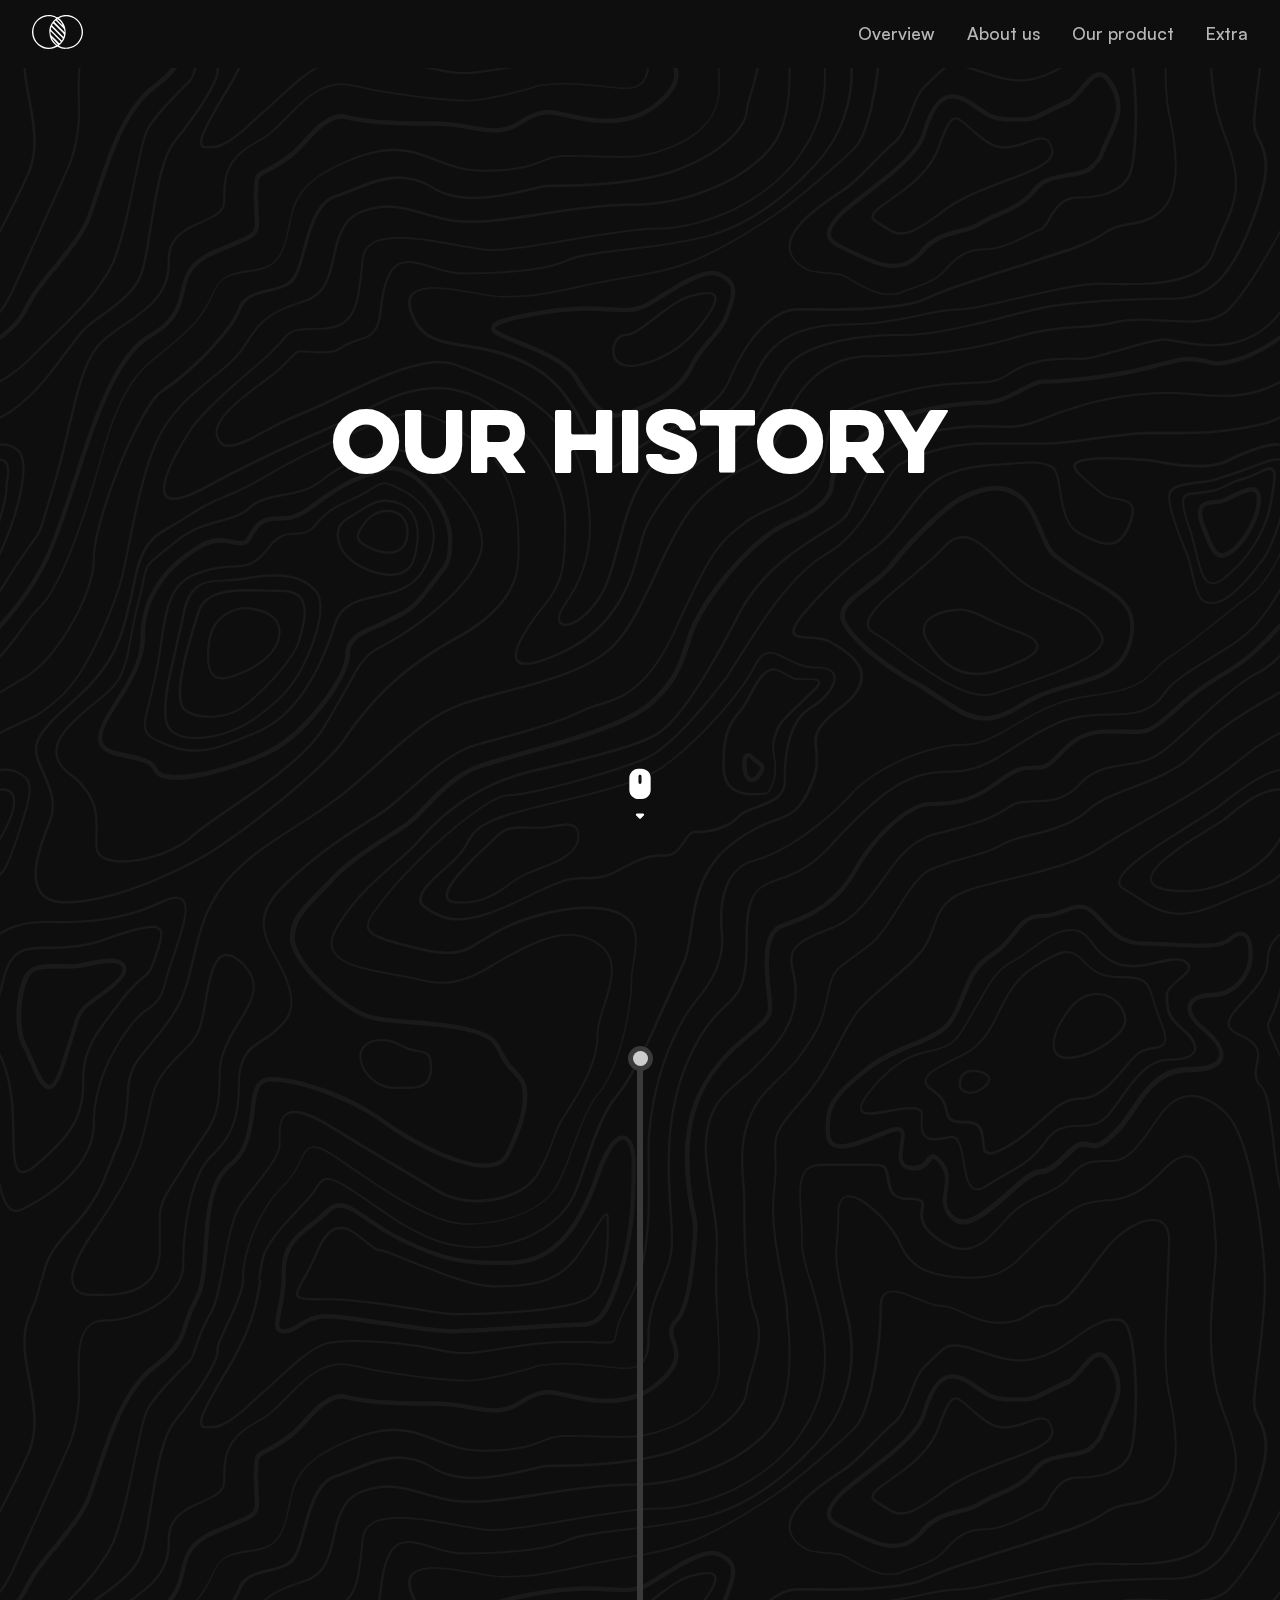
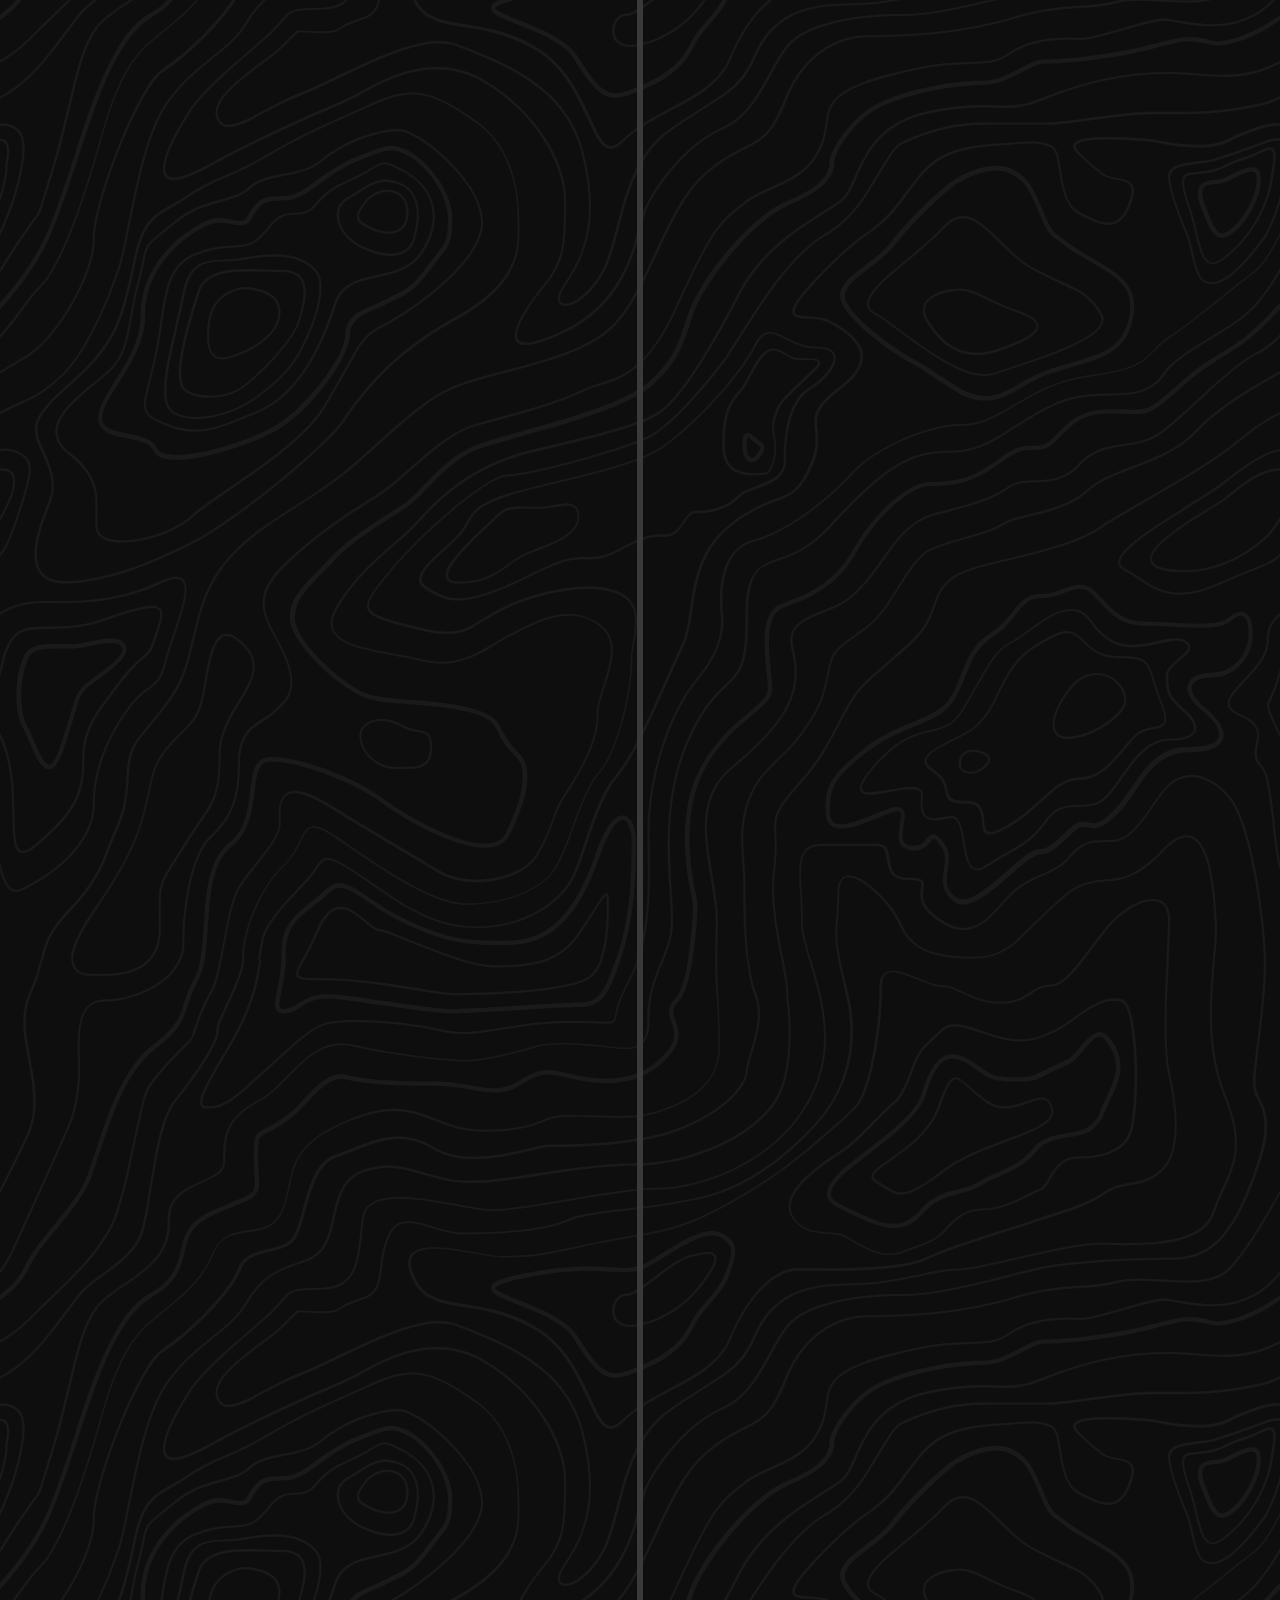
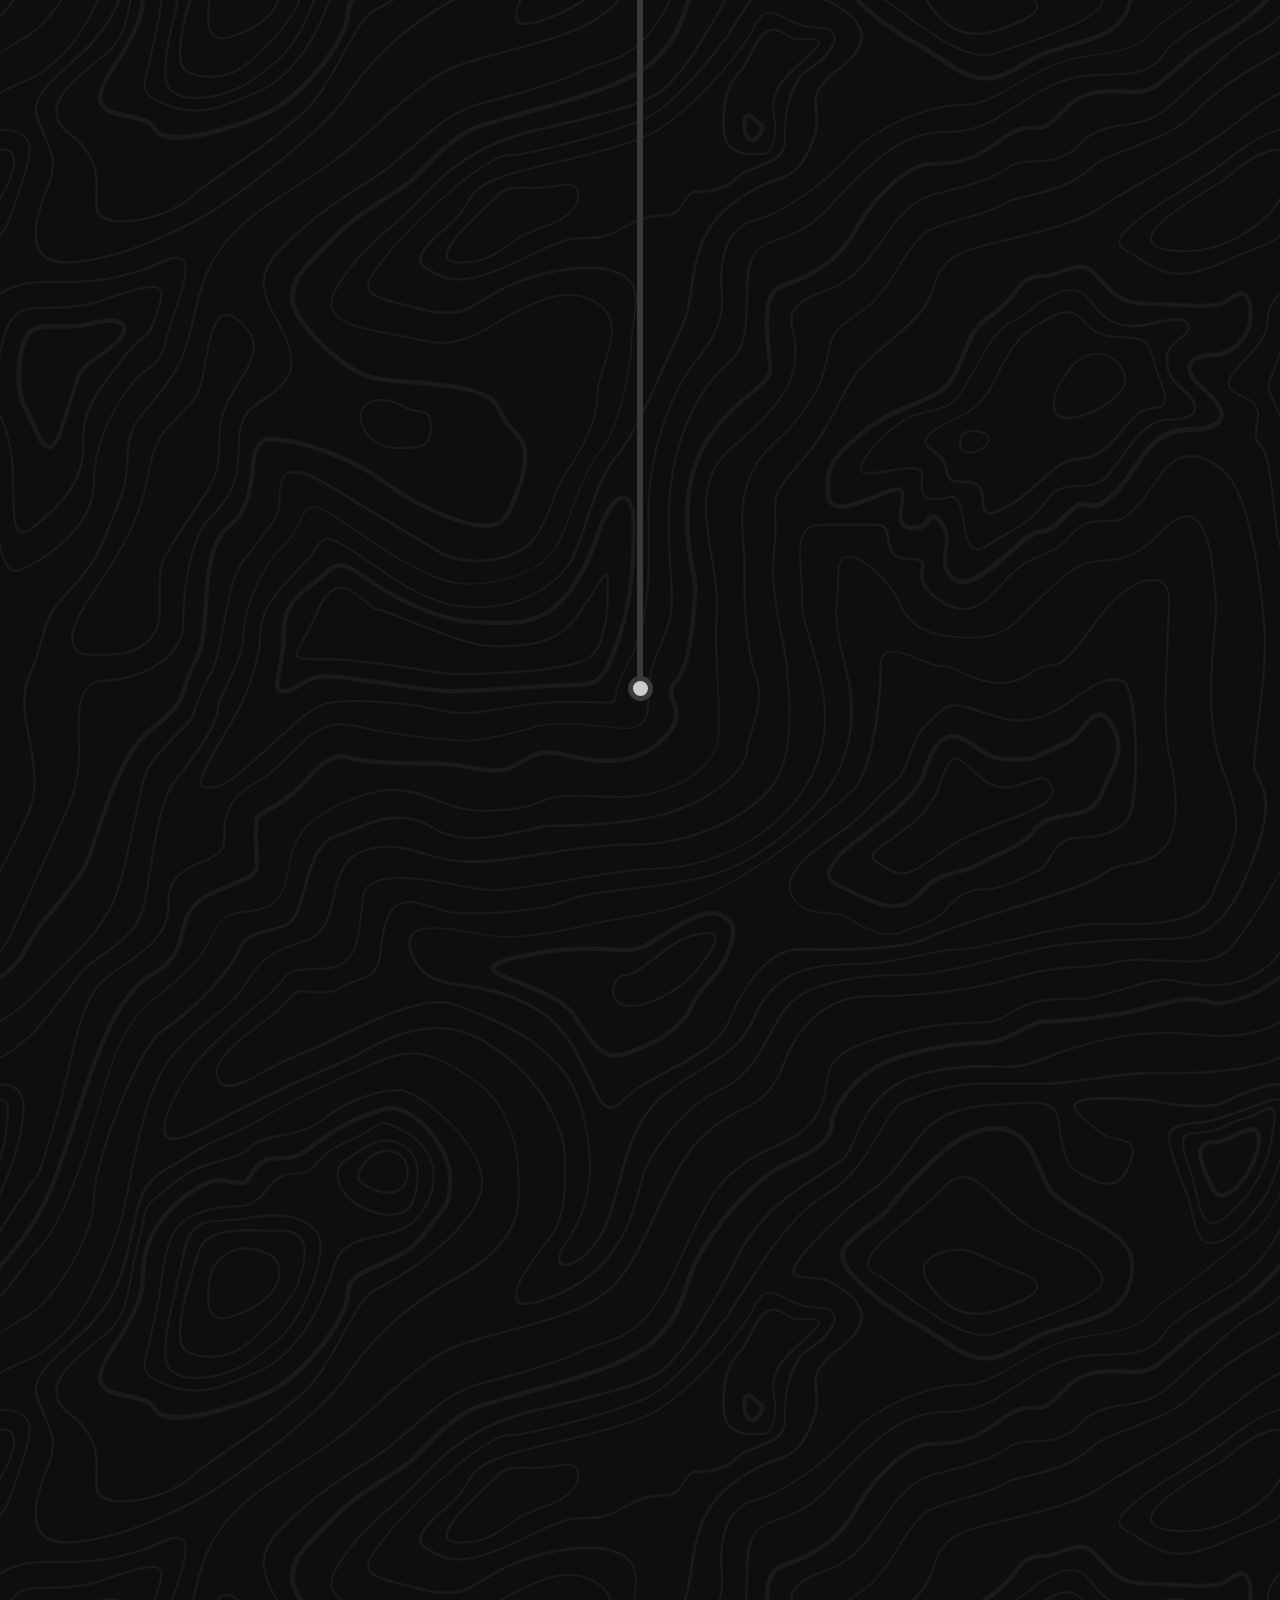
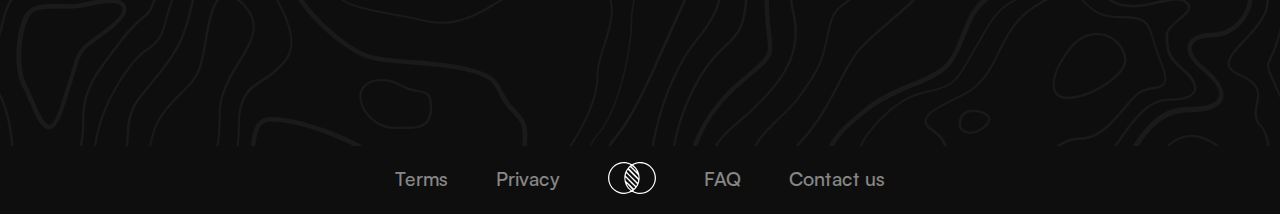
==== aboutus.html @ 231d0184 "fix hack language" ====
<!DOCTYPE html>
<html lang="en">

<head>
    <meta charset="UTF-8">
    <meta http-equiv="X-UA-Compatible" content="IE=edge">
    <meta name="viewport" content="width=device-width, initial-scale=1.0">
    <link rel="stylesheet" href="style.css">

    <link href="https://unpkg.com/aos@2.3.1/dist/aos.css" rel="stylesheet">
    
    <title>About Us - Horizon </title>
</head>

<body>

    <div class="nav-wrapper">
        <nav class="navbar">
            <a data-aos="fade-down" data-aos-duration="750" href="index.php"><img class="brandLogo" src="ICONES/NIGHT/LOGO.svg" alt="Company Logo">
            </a>
            <div class="menu-toggle" id="mobile-menu">
                <span class="bar"></span>
                <span class="bar"></span>
                <span class="bar"></span>
            </div>

            <ul class="nav no-search">
                <li data-aos="fade-down" data-aos-duration="750" data-aos-delay="100" class="nav-item"><a href="index.php#aboutUs">Overview</a></li>
                <li data-aos="fade-down" data-aos-duration="750" data-aos-delay="200" class="nav-item"><a href="aboutus.php">About us</a></li>
                <li data-aos="fade-down" data-aos-duration="750" data-aos-delay="300" class="nav-item"><a href="catalog.php">Our product</a></li>
                <li data-aos="fade-down" data-aos-duration="750" data-aos-delay="400" class="nav-item"><a href="extra.php">Extra</a></li>
            </ul>
        </nav>
    </div>

    <section data-aos="fade-in" data-aos-duration="3000" class="about-header">
        <div></div>
        <div>
            <h1>our history</h1>
        </div>
        <img src="ICONES/NIGHT/SCROLL.svg" alt="SCROLL" class="scroll">
    </section>

    <section class="about-content">
        <div class="about-display">

            <div class="vl"></div>

            <div class="about-line">
                <div class="line-container">
                    <div class="container-item item-one" data-aos="fade-right" data-aos-duration="2000" data-aos-anchor-placement="top-center" data-aos-once="true">
                        <p>Horizon was founded in 2023 with a vision to create a new kind of gaming experience. Our founders, who were avid gamers themselves, saw an opportunity to provide a unique and immersive gaming experience for customers.</p>
                    </div>
                    <div class="about-dots container-item">
                        <div></div>
                    </div>
                    <div class="container-item item-three"></div>
                </div>

            </div>

            <div class="about-line">
                <div class="line-container">
                    <div class="container-item item-one"></div>
                    <div class="about-dots container-item" data-aos="fade-in" data-aos-duration="2000" data-aos-anchor-placement="top-center" data-aos-once="true">
                        <div></div>
                    </div>
                    <div class="container-item item-three" data-aos="fade-left" data-aos-duration="2000" data-aos-anchor-placement="top-center" data-aos-once="true">
                        <p>At the beginning, we started with just one gaming suite, but word quickly spread about our innovative concept, and we soon expanded to multiple locations.</p>
                    </div>
                </div>
            </div>

            <div class="about-line">
                <div class="line-container">
                    <div class="container-item item-one" data-aos="fade-right" data-aos-duration="2000" data-aos-anchor-placement="top-center" data-aos-once="true">
                        <p>Our focus has always been on providing exceptional service and creating a welcoming and inclusive environment for all customers. We believe that gaming is for everyone, regardless of their background or skill level.</p>
                    </div>
                    <div class="about-dots container-item" data-aos="fade-in" data-aos-duration="2000" data-aos-anchor-placement="top-center" data-aos-once="true">
                        <div></div>
                    </div>
                    <div class="container-item item-three"></div>
                </div>
            </div>

            <div class="about-line">
                <div class="line-container">
                    <div class="container-item item-one"></div>
                    <div class="about-dots container-item" data-aos="fade-in" data-aos-duration="2000" data-aos-anchor-placement="top-center" data-aos-once="true">
                        <div></div>
                    </div>
                    <div class="container-item item-three" data-aos="fade-left" data-aos-duration="2000" data-aos-anchor-placement="top-center" data-aos-once="true">
                        <p>Over the years, we have continued to innovate and evolve, introducing new technologies and games to keep our customers engaged and entertained. We have also expanded our services to include virtual reality experiences and esports tournaments.</p>
                    </div>
                </div>
            </div>

            <div class="about-line">
                <div class="line-container">
                    <div class="container-item item-one" data-aos="fade-right" data-aos-duration="2000" data-aos-anchor-placement="top-center" data-aos-once="true">
                        <p>Despite our growth, we have never lost sight of our core values. We are committed to transparency, respect, and inclusivity, and we strive to embody these values in everything we do.</p>
                    </div>
                    <div class="about-dots container-item" data-aos="fade-in" data-aos-duration="2000" data-aos-anchor-placement="top-center" data-aos-once="true">
                        <div></div>
                    </div>
                    <div class="container-item item-three"></div>
                </div>
            </div>

            <div class="about-line">
                <div class="line-container">
                    <div class="container-item item-one"></div>
                    <div class="about-dots container-item" data-aos="fade-in" data-aos-duration="2000" data-aos-anchor-placement="top-center" data-aos-once="true">
                        <div></div>
                    </div>
                    <div class="container-item item-three" data-aos="fade-left" data-aos-duration="2000" data-aos-anchor-placement="top-center" data-aos-once="true">
                        <p>Looking to the future, we are excited to continue pushing the boundaries of gaming and entertainment. We plan to expand our reach to new locations, introduce new games and technologies, and explore new partnerships and collaborations.</p>
                    </div>
                </div>
            </div>

            <div class="about-line">
                <div class="line-container">
                    <div class="container-item item-one" data-aos="fade-right" data-aos-duration="2000" data-aos-anchor-placement="top-center" data-aos-once="true">
                        <p>At Horizon, we are more than just a gaming company, we are a community. We are grateful for the support of our customers and look forward to continuing to provide exceptional service and experiences for many years to come.</p>
                    </div>
                    <div class="about-dots container-item">
                        <div></div>
                    </div>
                    <div class="container-item item-three"></div>
                </div>
            </div>

        </div>

    </section>

    <section class="about-footer" data-aos="fade-in" data-aos-duration="2000" data-aos-anchor-placement="top-center">
        <div class="footer-container" data-aos-once="true">
            <img class="footer-img" src="IMG/dan1.JPG" alt="">
            <p>This reservation website was made entirely by Dan
                Phan Nguyen in the case of a scholar project. All
                the design was made with Figma. Most of the
                illustration was optimised in Adobe Photoshop &
                Illustrator. This website was coded with VSCODE in
                HTML5, CSS, Javascript, MYSQL and PHP. And use severals librairies like Jquery, Anime Js,
                Leaflet or Owl Carrousel.</p>
        </div>
    </section>

    <footer>

        <p>
            <a href="terms.php">Terms</a>
        </p>
        <p>
            <a href="privacy.php">Privacy</a>
        </p>

        <div class="bottomBrandLogo">
            <a href="index.php"><img src="ICONES/NIGHT/LOGO.svg" alt="Go Top"></a>
        </div>

        <p>
            <a href="FAQ.php">FAQ</a>
        </p>
        <p>
            <a href="contact.php">Contact us</a>
        </p>

    </footer>

    <script src="https://unpkg.com/aos@2.3.1/dist/aos.js"></script>
    <script>
        AOS.init();
    </script>

</body>

</html>
---- style.css ----
*,
*::after,
*::before {
    box-sizing: border-box;

}

html {
    scroll-behavior: smooth;
}

body {
    margin: 0;
    padding: 0;
    background-color: var(--color-background);
    background-image: url(ICONES/NIGHT/topography.svg);
    /* mix-blend-mode: difference; */
}

h1,
h2,
h3,
h4,
h5,
h6,
p {
    margin: 0;
    color: var(--color-text);
}

h1 {
    font-size: 5rem;
}

h2 {

    font-size: 2.5rem;
}

h3 {
    font-size: 1.5rem;
}

h4 {
    font-size: 1rem;
}

p {
    font-size: 1.2rem;
    font-family: "Satoshi";
}

a,
a:hover,
a:active,
a:visited,
a:focus {
    text-decoration: none;
    color: inherit;
}

/* ================================================= FONT ================================================= */

@font-face {
    font-family: "Eveleth";
    src: url("FONT/Eveleth\ Clean\ Regular.woff2") format("woff2"),
        url("FONT/Eveleth\ Clean\ Regular.woff") format("woff");

    font-weight: 900;
    font-style: normal;
}

@font-face {
    font-family: "Satoshi";
    src: url("FONT/Satoshi-Medium.woff2") format("woff2"),
        url("FONT/Satoshi-Medium.woff") format("woff");
    font-weight: 500;
    font-style: normal;
}

h1,
h2,
h3,
h4,
h5,
h6 {
    font-family: "Eveleth";
    color: var(--color-text);
}

p {
    font-family: "Satoshi";
    color: var(--color-text);
}

/* ===================================================== COLOR ============================================= */

:root {
    --color-background: #0E0E0E;
    --color-secondbackground: #3A3A3A;
    --color-text: #FFF;
    --color-secondtext: #CBF7B0;
    --color-button: #5B7561;
    --color-deny: #a90202;
    --line: #BBC1E1;
    --line-active: #CBF7B0;
}

/* ================================================ HIDE or DISPLAY ================================================== */

.show {
    visibility: visible;
    opacity: 1;
}

.hide {
    visibility: hidden;
    opacity: 0;
}

.overflow {
    overflow: hidden;
}

.dnone {
    display: none !important;
}

.dblock {
    display: inline-block !important;
}

/* ================================================ ANIMATION ================================================== */

/* SCROLL SVG */

@keyframes floater {
    0% {
        transform: translateY(-10%);
        transition: ease 0.5s;
    }

    50% {
        transform: translateY(10%);
        transition: ease 0.5s;
    }
}

/* BUTTON */

.full-rounded {
    position: relative;
    border-radius: 2em;
    cursor: pointer;
    background-color: var(--color-button);
    border: none;
}

.button .border {
    border-radius: 3em;
    visibility: hidden;
    z-index: 0;
    position: absolute;
    border: 0.25em solid var(--color-button);
    transition: all 0.3s 0.08s linear;
    top: 50%;
    left: 50%;
    width: 90%;
    height: 80%;
    transform: translate(-50%, -50%);
    background: none;
}

.button:hover .border {
    visibility: visible;
    display: block;
    width: 110%;
    height: 125%;
}

.radio {
    visibility: hidden;
    margin: 0;
    width: 0;
}

.selectButton {
    position: relative;
    display: flex;
    align-items: center;
    justify-content: center;
    margin-bottom: 1rem;
}

.selectButton input[type=radio]+label {
    display: inline-block;
    padding: 0.5rem 1.25rem 0.5rem 1.25rem;
    background: var(--color-button);
    transition: all 0.1s linear;
    box-shadow: 0 0.4em 1em rgba(0, 0, 0, 0.1);
    border-radius: 2em;
    width: fit-content;
    color: var(--color-text);
}

.selectButton label {
    position: relative;
    z-index: 1;
    font-family: "Eveleth";
    font-size: 0.83em;
}

.selectButton .border {
    border-radius: 3em;
    background: none;
    visibility: hidden;
    z-index: 0;
    position: absolute;
    border: 0.15em solid var(--color-button);
    transition: all 0.3s 0.08s linear;
    top: 50%;
    left: 50%;
    width: 90%;
    height: 80%;
    transform: translate(-50%, -50%);
}

.selectButton:hover .border {
    visibility: visible;
    display: block;
    width: 110%;
    height: 125%;
}

.selectButton input[type=radio]:checked+label {
    opacity: 0.7;
}

.guestButton label {
    font-size: 1rem;
}

/* LINK */

.seeMore a {
    display: inline-block;
    position: relative;
    text-decoration: none;
    color: inherit;
    margin: 0 var(--spacing, 0px);
    transition: margin 0.25s;
}

.seeMore a svg {
    width: 130px;
    position: absolute;
    left: 50%;
    bottom: -0.5rem;
    transform: translate(-50%, 7px) translateZ(0);
    fill: none;
    stroke: var(--stroke, var(--line));
    stroke-linecap: round;
    stroke-width: 2px;
    stroke-dasharray: var(--offset, 69px) 278px;
    stroke-dashoffset: 361px;
    transition: stroke 0.25s ease var(--stroke-delay, 0s), stroke-dasharray 0.35s;
}

.seeMore a:hover {
    --spacing: 4px;
    --stroke: var(--line-active);
    --stroke-delay: .1s;
    --offset: 180px;
}

/* ==================================================== NAVBAR ============================================== */

.nav-wrapper {
    z-index: 3;
    width: 100%;
    position: fixed;
    top: 0;
    background-color: var(--color-background);
}

/* NAVIGATION */

.navbar {
    z-index: 9999999999999;
    display: grid;
    grid-template-columns: 1fr 3fr;
    align-items: center;
    height: 7.5vh;
    overflow: hidden;
}

.navbar a:first-child {
    width: 20%;
}

.navbar img {
    height: 80%;
    width: 80%;
    justify-self: start;
    margin-left: 2rem;
    mix-blend-mode: difference;
}

.navbar ul {
    list-style: none;
    display: flex;
    align-items: center;
    justify-content: center;
    gap: 2rem;
    justify-self: end;

}

.navbar ul:last-child {
    margin-right: 2rem;
}

.nav-item {
    text-align: center;
}

.nav-item a {
    color: var(--color-text);
    text-decoration: none;
    opacity: 0.7;
    transition: all ease 1s;
    font-family: 'Satoshi';
    font-size: 1.1rem;
}

nav li a:hover {
    opacity: 1;
}

nav li>a:after {
    content: '';
    display: block;
    height: 1.5px;
    background: var(--color-text);
    transform: scaleX(0);
    transition: transform .3s;
}

nav li>a:hover:after {
    transform: scaleX(1);
    transition: transform .3s;
}

.no-search {
    transform: translate(0);
    transition: transform 0.7s ease-in-out;
}


/* MOBILE MENU & ANIMATION */

.menu-toggle .bar {
    width: 25px;
    height: 3px;
    background-color: var(--color-text);
    margin: 5px auto;
    -webkit-transition: all 0.3s ease-in-out;
    -o-transition: all 0.3s ease-in-out;
    transition: all 0.3s ease-in-out;
}

.menu-toggle {
    justify-self: end;
    margin-right: 25px;
    display: none;
}

.menu-toggle:hover {
    cursor: pointer;
}

#mobile-menu.is-active .bar:nth-child(2) {
    opacity: 0;
}

#mobile-menu.is-active .bar:nth-child(1) {
    -webkit-transform: translateY(8px) rotate(45deg);
    -ms-transform: translateY(8px) rotate(45deg);
    -o-transform: translateY(8px) rotate(45deg);
    transform: translateY(8px) rotate(45deg);
}

#mobile-menu.is-active .bar:nth-child(3) {
    -webkit-transform: translateY(-8px) rotate(-45deg);
    -ms-transform: translateY(-8px) rotate(-45deg);
    -o-transform: translateY(-8px) rotate(-45deg);
    transform: translateY(-8px) rotate(-45deg);
}

/* ================================================================================================================ */
/* ==================================================== HOME PAGE ============================================== */
/* ================================================================================================================ */

/* ==================================================== HEADER ============================================== */

header {
    height: 100vh;
    width: 100%;
}

.titleHome {
    display: flex;
    align-items: center;
    justify-content: center;
    flex-direction: column;
    height: 100%;
    text-align: center;
}

.titleHome h1 {
    color: white;
}

.titleHome img {
    height: 4rem;
}

.scroll {
    width: 100%;
    height: 4rem;
    position: absolute;
    bottom: 4rem;
    margin: 0 auto;
    transform: translateY(-10%);
    animation: floater 2s infinite;
    transition: all ease 2s;
}

.backgroundHome {
    height: 100%;
    width: 100%;
    object-fit: cover;
    position: absolute;
    z-index: -1;
    filter: blur(0.3rem) brightness(0.75);
}

/* ==================================================== About Us ============================================== */

.aboutUs {
    width: 100%;
    text-align: center;
    margin-top: 6rem;
}

.aboutUs p {
    width: 70%;
    text-align: center;
    margin: 0 auto 0 auto;
    line-height: 2rem;
}

/* ==================================================== COMMENT ============================================== */

.comment {
    margin-top: 6rem;
    display: flex;
    justify-content: center;
}

.slider {
    margin: auto;
    overflow: hidden;
    position: relative;

}

.slider::before,
.slider::after {
    background: linear-gradient(to right, var(--color-secondbackground) 0%, rgba(255, 255, 255, 0) 100%);
    content: "";
    height: 100%;
    position: absolute;
    width: 100px;
    z-index: 2;
}

.slider::after {
    right: 0;
    top: 0;
    -webkit-transform: rotateZ(180deg);
    transform: rotateZ(180deg);
}

.slider::before {
    left: 0;
    top: 0;
}

.slider .slide-track {
    animation: scroll 50s linear infinite;
    display: flex;
    width: calc(250px * 18);
    gap: 2rem;
}

.slider .slide-track:hover {
    animation-play-state: paused;
}

.slider .slide {
    padding: 1.5rem;
    background-color: var(--color-secondbackground);
    display: flex;
    align-items: start;
    flex-direction: column;
    gap: 1rem;
    border-radius: 0.5rem;
    color: white;
    box-shadow: rgba(0, 0, 0, 0.2) 0px 0.1rem 0.2rem, rgba(0, 0, 0, 0.3) 0px 0.1rem 0.5rem, rgba(0, 0, 0, 0.4) 0px 0.2rem 1.5rem;
}

.lineOne {
    display: flex;
    align-items: center;
    justify-content: center;
    gap: 1rem;
}

.lineOne img {
    height: 3rem;
    border-radius: 50%;
}

.lineOne div {
    display: flex;
    flex-direction: column;
}

.lineOne div h5 {
    opacity: 0.85;
    font-family: 'satoshi';
}

.lineTwo {
    width: 25rem;
}

.lineTwo p {
    font-size: 0.9rem;
}

@keyframes scroll {
    0% {
        transform: translateX(0);
    }

    100% {
        transform: translateX(calc(-250px * 9));
    }
}

/* ==================================================== Our service ============================================== */

.service {
    margin-top: 6rem;
    display: flex;
    align-items: center;
    justify-content: center;
    flex-direction: column;
    width: 100%;
}

.line {
    display: flex;
    align-items: center;
    justify-content: center;
}

.serviceContent {
    height: 20rem;
    background-color: var(--color-secondbackground);
    border-radius: 2rem;
    display: flex;
    align-items: center;
    justify-content: start;
    flex-direction: column;
    margin: 2rem;
    padding: 1.5rem;
    width: 18%;
}

.serviceContent h3 {
    margin-top: 1.5rem;
}

.serviceContent p {
    font-size: 1rem;
    margin-top: 0.75rem;
    text-align: center;
    width: 100%;
}

/* ==================================================== Our Product ============================================== */

.productPresentation {
    gap: 6rem;
    margin: 0 auto;
    display: flex;
    align-items: center;
    justify-content: center;
    width: 90%;
    height: 85vh;
}

.productText {
    width: 40%;
}

.productText p {
    text-align: left;
}


.productTextTitle {
    display: flex;
    flex-direction: row;
    gap: 1rem;
    align-items: baseline;
}

.productTextLink {
    margin-top: 1rem;
}

.product {
    height: 60%;
    width: 50%;
}

.product img {
    height: 100%;
    width: 100%;
    border-radius: 2rem;
}

.seeMore {
    font-size: 1.25rem;
}

.seeMore a {
    font-family: 'Satoshi';
    font-size: 1.25rem;
    color: var(--color-text);
}

.seeMore a:hover {
    color: var(--color-secondtext);
}

.decoration {
    z-index: -1;
    position: absolute;
    /* margin-top: 25%; */
    left: 1%;
    color: var(--color-text);
    font-weight: 400;
    font-size: 1.5rem;
    display: flex;
    align-items: center;
    justify-content: center;
    text-align: center;
    text-transform: uppercase;
    font-family: "Khula", sans-serif;
    box-sizing: border-box;
    letter-spacing: 6px;
    line-height: 1.2;
    opacity: 0.1;
}

.animate-me span {
    display: inline-block;
}

.animation-wrapper {
    z-index: -1;
    width: 80%;
    padding-bottom: 40%;
    position: absolute;
    opacity: 0.05;
}

.stagger-visualizer {
    position: absolute;
    width: 1100px;
    height: 550px;
    transform-origin: left top;
}

.stagger-visualizer .dots-wrapper {
    transform: translateZ(0);
    position: absolute;
    top: 0;
    left: 0;
    width: 100%;
    height: 100%;
    display: flex;
    flex-wrap: wrap;
    justify-content: center;
    align-items: center;
}

.stagger-visualizer .dot {
    position: relative;
    z-index: 1;
    width: 23px;
    height: 23px;
    margin: 16px;
    border-radius: 50%;
    background-color: transparent;
    background-color: var(--color-text);
}

.stagger-visualizer .cursor {
    position: absolute;
    top: 0px;
    left: 0px;
    width: 37px;
    height: 37px;
    margin: 9px;
    background-color: var(--color-secondtext);
    border-radius: 50%;
}

/* ==================================================== COMING SOON ============================================== */

.diapo-title {
    color: white;
    z-index: 1;
    position: absolute;
    text-align: center;
    height: calc(100vh - 7rem);
    width: 100vw;

    display: flex;
    flex-direction: column;
    justify-content: center;
    align-items: center;
}


.js-slider {
    position: relative;
    width: 100vw;
    height: calc(100vh - 7rem);
    overflow: hidden;
}

.js-photos {
    position: absolute;
    width: 100%;
    height: calc(100vh - 7rem);
    left: -100vw;
    display: flex;
    transition: left 0.3s ease-out;
}

.js-photos.no-anime {
    transition: none;
}

.js-photo {
    position: relative;
    background-size: cover;
    width: 100vw;
    flex: none;
    filter: blur(4px) brightness(50%);
}

.nav-slider {
    z-index: 2;
    position: absolute;
    display: flex;
    align-items: center;
    justify-content: space-between;
    padding: 0 2rem;
    width: 100vw;
    height: calc(100vh - 7rem);
}

.left-btn,
.right-btn {
    display: flex;
    align-items: center;
    justify-content: center;
    z-index: 2;
    cursor: pointer;
    opacity: 0.6;
    transition: all 400ms linear;
    padding: 0.5rem;
    background-color: #0E0E0E;
    border-radius: 50%;
}

.left-btn:hover,
.right-btn:hover {
    opacity: 1;
    transition: all 400ms linear;
}

.left-btn img,
.right-btn img {
    width: 2vw;
    height: 2vw;
}

.left-btn {
    left: initial;
    right: 0;
}

/* ==================================================== FOOTER ============================================== */

footer {
    padding: 1rem;
    display: flex;
    align-items: center;
    justify-content: center;
    gap: 3rem;
    background-color: var(--color-background);
}

footer p {
    color: var(--color-text);
    transition: all ease 1s;
}

footer p {
    opacity: 0.5;
    transition: all ease 1s;
}

footer p:hover {
    opacity: 1;
}

footer p>a:after {
    content: '';
    display: block;
    height: 1.5px;
    background: var(--color-text);
    transform: scaleX(0);
    transition: transform .3s;
}

footer p>a:hover:after {
    transform: scaleX(1);
    transition: transform .3s;
}



.bottomBrandLogo {
    height: 100%;
    width: 3rem;
}

.bottomBrandLogo img {
    height: 100%;
    width: 100%;
}

/* ================================================================================================================ */
/* ==================================================== ROOM PAGE ============================================== */
/* ================================================================================================================ */



/* ==================================================== HEADER ============================================== */

.button {
    padding: 1rem;
    border-radius: 2rem;
    color: white;
}

/* ==================================================== SUBSCRIPTION ============================================== */

.sub {
    display: flex;
    align-items: center;
    justify-content: center;
    flex-direction: column;
    margin: 6rem 0 6rem 0;
}


.offer {
    display: flex;
    align-items: center;
    justify-content: center;
    flex-direction: row;
    gap: 10rem;
    background-color: var(--color-secondbackground);
    padding: 3rem;
    width: 100%;
    margin-top: 1rem;
}

.offerContent {
    display: flex;
    align-items: center;
    justify-content: center;
    flex-direction: column;
}

.offerContent p {
    color: var(--color-secondtext);
}

.offerContent p span {
    font-size: 0.9rem;
}

.vertical-line {
    border-left: 2px solid var(--color-text);
    display: inline-block;
    height: 5rem;
    mix-blend-mode: difference;
}

.terms {
    width: 100%;
}

.terms p {
    opacity: 0.7;
    padding: 0.5rem;
    font-size: 1rem;
}

/* ==================================================== INFORMATION ============================================== */

.productInformation {
    width: 100%;
    text-align: center;
    margin-top: 6rem;
}

.productInformation p {
    width: 70%;
    text-align: center;
    margin: 0 auto 0 auto;
}

/* ==================================================== CARROUSEL ============================================== */

.carousel {
    margin-top: 6rem;
    padding: 3rem;
    display: flex;
    align-items: center;
    justify-content: center;
    flex-direction: column;
}

.carousel h2 {
    margin-bottom: 1.5rem;
}

.owl-container {
    position: relative;
    margin: 0 auto;
    height: 100vh;
    max-width: 80vw;

    display: flex;
    gap: 3rem;
    align-items: center;
    justify-content: center;
    flex-direction: column;

    color: #ffffff;
}

.owl-theme .owl-nav {
    font-size: 3rem;
    position: absolute;
    top: 0;
    bottom: 0;
    left: 0;
    right: 0;
    display: flex;
    flex-direction: row;
    justify-content: center;
    align-items: center;
    gap: 98%;
}

.owl-theme .owl-nav {
    margin-top: 0 !important;
    z-index: -1;
}


.owl-next,
.owl-prev {
    background-color: none;
    margin: 0 !important;
}


.owl-prev span,
.owl-next span {
    font-size: 6rem;
    font-weight: 200;
    font-family: "Sono";
}

.owl-theme .owl-nav [class*=owl-] {
    color: rgba(255, 255, 255, 0.75) !important;
    /* mix-blend-mode: color-dodge; */
}

.owl-theme .owl-nav [class*=owl-]:hover {
    background: transparent !important;
    color: white !important;
}

.carousel_item {
    height: 40rem;
    background-size: cover;
    background-position: center;
    border-radius: 3rem;
    display: flex;
    align-items: center;
    justify-content: center;
}

.owl-item {
    padding: 0 15px;
    background: none !important;
}

.owl-item:hover .overlay {
    opacity: 1;
}

.overlay {
    position: absolute;
    background-color: rgba(0, 0, 0, .7);
    width: 94%;
    height: 97.5%;
    border-radius: 3rem;
    top: 0;
    opacity: 0;
    transition: transform .4s ease 0s;
    transition: all 1s ease;
}

.overlay h3 {
    text-align: center;
    position: absolute;
    top: 50%;
    left: 50%;
    transform: translate(-50%, -50%);
    color: var(--color-text);
}

.owl-item img {
    transition: transform .8s ease;
}

.container:hover img {
    transform: scale(1.1);
}

/* ==================================================== CONFIGURATION ============================================== */

.configuration {
    display: flex;
    align-items: center;
    justify-content: center;
    flex-direction: column;
    margin-top: 6rem;
}

.componentsContent {
    display: flex;
    align-items: center;
    justify-content: start;
    /* height: 80vh; */
    width: 100%;
    background-size: 75%;
    background-repeat: no-repeat;
    background-position: center;
    padding-left: 3rem;
    margin: 2rem 0 3rem 0;
}

.componentsButton {
    width: 4rem;
    height: 4rem;
    background-color: var(--color-secondbackground);
    margin-top: 1rem;
    border-radius: 1rem;
    display: flex;
    align-items: center;
    justify-content: center;
    opacity: 0.5;
    transition: all 0.5s ease;
    padding: 0.2rem;
    border: none;
}

.componentsButton:hover {
    opacity: 1;
}

html.modal-active,
body.modal-active {
    overflow: hidden;
}

#modal-container {
    position: fixed;
    display: table;
    height: 100%;
    width: 100%;
    top: 0;
    left: 0;
    transform: scale(0);
    z-index: 1;
}

#modal-container.unfold {
    transform: scaleY(0.01) scaleX(0);
    animation: unfoldIn 1s cubic-bezier(0.165, 0.84, 0.44, 1) forwards;
}

#modal-container.unfold .modal-background .modal {
    transform: scale(0);
    animation: zoomIn 0.5s 0.8s cubic-bezier(0.165, 0.84, 0.44, 1) forwards;
}

#modal-container.unfold.out {
    transform: scale(1);
    animation: unfoldOut 1s 0.3s cubic-bezier(0.165, 0.84, 0.44, 1) forwards;
}

#modal-container.unfold.out .modal-background .modal {
    animation: zoomOut 0.5s cubic-bezier(0.165, 0.84, 0.44, 1) forwards;
}

#modal-container .modal-background {
    display: table-cell;
    background: rgba(0, 0, 0, 0.8);
    text-align: center;
    vertical-align: middle;
}

#modal-container .modal-background .modal {
    background-image: linear-gradient(rgba(0, 0, 0, 0.5), rgba(0, 0, 0, 0.5)), url(IMG/modal-background.jpg);
    background-size: cover;
    background-repeat: no-repeat;
    display: inline-flex;
    border-radius: 2rem;
    position: relative;
}

.modal-content {
    display: flex;
    align-items: center;
    justify-content: center;
    overflow: hidden;
    border-radius: 2rem;
}

.modal-content div:first-child {
    background-repeat: no-repeat;
    background-size: cover;
    margin-top: auto;
    background-position-x: right;
    background-position-y: 50px;
    height: 25rem;
    width: 25rem;
}

.modal-text {
    padding: 7rem 5rem;
    padding-left: 2rem;
    width: 35rem;
    text-align: left;
}

.modal-text h2 {
    margin-bottom: 0.5rem;
}

.modal-close {
    position: absolute;
    right: 1rem;
    top: 1rem;
}




@keyframes unfoldIn {
    0% {
        transform: scaleY(0.005) scaleX(0);
    }

    50% {
        transform: scaleY(0.005) scaleX(1);
    }

    100% {
        transform: scaleY(1) scaleX(1);
    }
}

@keyframes unfoldOut {
    0% {
        transform: scaleY(1) scaleX(1);
    }

    50% {
        transform: scaleY(0.005) scaleX(1);
    }

    100% {
        transform: scaleY(0.005) scaleX(0);
    }
}

@keyframes zoomIn {
    0% {
        transform: scale(0);
    }

    100% {
        transform: scale(1);
    }
}

@keyframes zoomOut {
    0% {
        transform: scale(1);
    }

    100% {
        transform: scale(0);
    }
}


/* ================================================================================================================ */
/* ==================================================== CATALOG PAGE ============================================== */
/* ================================================================================================================ */

.ourProduct {
    width: 100%;
    display: flex;
    align-items: center;
    justify-content: center;
    gap: 2rem;
}

.productDisplay {
    height: 100vh;
    width: 30%;
    display: flex;
    align-items: center;
    justify-content: center;
}

.productDisplay div {
    height: 100%;
    width: 100%;
    background-size: cover;
    filter: brightness(50%);
    transition: all 1s ease;
}

.productDisplay div:hover {
    filter: brightness(100%);
}

.productDisplay h3 {
    position: absolute;
    z-index: 1;
}

/* ================================================================================================================ */
/* ==================================================== CHECKOUT PAGE ============================================== */
/* ================================================================================================================ */

.cartContainer {
    position: relative;
    height: 100vh;
    width: 100%;
    display: flex;
    align-items: center;
    justify-content: center;
}

/* map */
.mapBackground {
    background-color: var(--color-secondbackground);
    padding: 2rem;
    border-radius: 2rem;
}

.mapContainer {
    align-items: center;
    justify-content: center;
    flex-direction: column;
    display: flex;
}

#map {
    z-index: 1;
    margin-top: 1rem;
    height: 50vh;
    width: 70vw;
    border-radius: 1rem;
}

.leaflet-container a.leaflet-popup-close-button {
    color: var(--color-text) !important;
}

.leaflet-container a.leaflet-popup-close-button:hover {
    opacity: 0.75;
}

.leaflet-popup-close-button {
    background-color: var(--color-secondbackground) !important;
    border-radius: 50% !important;
}

.leaflet-popup-content {
    display: flex;
    align-items: center;
    justify-content: center;
    flex-direction: column;
    width: 250px;
    margin: 0px !important;
}

.leaflet-popup-content span {
    color: white;
}

.popupText div div h3 {
    margin: 0.5rem auto 0rem 1rem;
    font-family: 'satoshi';
    font-size: 1.2rem;
}

.popupText div div p {
    margin: 0 auto 1rem 1rem;
    font-size: 0.8rem;
    padding-right: 1rem;
}

.leaflet-popup-content img {
    width: 100%;
    border-radius: 0.5rem 0.5rem 0 0;
}

/* map button */
.leaflet-popup-content button {
    font-size: 16px;
    position: relative;
    margin: auto;
    padding: 0.5rem 1.25rem 0.5rem 1.25rem;
    border: none;
    background: var(--color-button);
    transition: all 0.1s linear;
    box-shadow: 0 0.4em 1em rgba(0, 0, 0, 0.1);
    margin-bottom: 1rem;
}

.leaflet-popup-content button:active {
    transform: scale(0.95);
}

.leaflet-popup-content button h5 {
    color: var(--color-text);
}

.leaflet-popup-content button .border {
    position: absolute;
    border: 0.15em solid var(--color-button);
    transition: all 0.3s 0.08s linear;
    top: 50%;
    left: 50%;
    width: 80%;
    height: 80%;
    transform: translate(-50%, -50%);
}

.leaflet-popup-content button:hover .border {
    display: block;
    width: 108%;
    height: 122%;
}

.full-rounded {
    border-radius: 2em;
}

.leaflet-popup-content-wrapper,
.leaflet-popup-tip {
    background-color: var(--color-secondbackground) !important;
    padding: 0px !important;
}

/* form */

.mapViewer {
    transition: all 1s ease;
    position: absolute;
}

.guestViewer {
    transition: all 1s ease;
    position: relative;
    /* position: absolute; */
}

.formViewer {
    padding: 1rem;
    width: 100%;
    transition: all 1s ease;
    position: absolute;
}

.formBackground {
    position: relative;
    padding: 2rem;
    display: flex;
    align-items: center;
    justify-content: center;
    flex-direction: column;
    background-color: var(--color-secondbackground);
    width: 40%;
    border-radius: 2rem;
    margin: 0 auto;
}

.section {
    margin: 0 auto;
    padding: 4rem 0 2rem;
}

.formBackground .container {
    max-width: 75rem;
    height: auto;
    margin-top: 2rem;
    padding: 0 1.25rem;
}

.centered {
    text-align: center;
    vertical-align: middle;
    margin-bottom: 1rem;
}

.btn {
    display: inline-block;
    font-family: inherit;
    font-size: 1rem;
    font-weight: 500;
    line-height: 1.5;
    text-align: center;
    vertical-align: middle;
    white-space: nowrap;
    -webkit-user-select: none;
    -moz-user-select: none;
    -ms-user-select: none;
    user-select: none;
    outline: none;
    border: none;
    border-radius: 0.25rem;
    text-transform: unset;
    transition: all 0.3s ease-in-out;
}

.btn-primary {
    font-family: "satoshi";
    padding: 0.75rem 1.5rem;
    margin-top: 1rem;
    color: var(--color-text);
    background: var(--color-button);
}

.form-control {
    position: relative;
    width: 100%;
    height: 3rem;
    margin-bottom: 1.5rem;
}

.form-label {
    position: absolute;
    font-family: "satoshi";
    font-size: 1rem;
    left: 1rem;
    top: 0.75rem;
    padding: 0 0.5rem;
    color: var(--color-text);
    background: var(--color-secondbackground);
    transition: all 0.3s ease;
}

.form-input {
    position: absolute;
    display: flex;
    justify-content: space-around;
    font-family: "satoshi";
    font-size: 1rem;
    top: 0;
    left: 0;
    z-index: 1;
    resize: none;
    width: 100%;
    height: auto;
    padding: 0.75rem 1.25rem;
    border-radius: 0.25rem;
    border: 1.5px solid var(--color-text);
    color: var(--color-text);
    background: transparent;
    transition: all 0.2s ease-in-out;
}

.formLine {
    gap: 10%;
    display: flex;
}

.form-input::-moz-placeholder {
    opacity: 0;
    visibility: hidden;
    color: transparent;
}

.form-input:-ms-input-placeholder {
    opacity: 0;
    visibility: hidden;
    color: transparent;
}

.form-input::placeholder {
    opacity: 0;
    visibility: hidden;
    color: transparent;
}

::-webkit-calendar-picker-indicator {
    filter: invert(1);
}

.form-input:focus {
    outline: none;
    border: 2px solid var(--color-secondtext);
}

.form-input:focus~.form-label {
    top: -0.75rem;
    left: 1rem;
    z-index: 5;
    font-size: 0.875rem;
    font-weight: 500;
    color: var(--color-secondtext);
    transition: all 0.2s ease-in-out;
}

.form-input:not(:-moz-placeholder-shown).form-input:not(:focus)~.form-label {
    top: -0.75rem;
    left: 1rem;
    z-index: 9;
    font-size: 0.875rem;
    font-weight: 500;
    -moz-transition: all 0.2s ease-in-out;
    transition: all 0.2s ease-in-out;
}

.form-input:not(:-ms-input-placeholder).form-input:not(:focus)~.form-label {
    top: -0.75rem;
    left: 1rem;
    z-index: 9;
    font-size: 0.875rem;
    font-weight: 500;
    -ms-transition: all 0.2s ease-in-out;
    transition: all 0.2s ease-in-out;
}

.form-input:not(:placeholder-shown).form-input:not(:focus)~.form-label {
    top: -0.75rem;
    left: 1rem;
    z-index: 9;
    font-size: 0.875rem;
    font-weight: 500;
    transition: all 0.2s ease-in-out;
}

.contact-column {
    width: 100%;
    height: auto;
}

.contact-inform {
    display: flex;
    justify-content: center;
    flex-direction: column;
    gap: 1rem;
}

.supRequired {
    font-family: "satoshi";
    color: var(--color-secondtext);
}

.container .button {
    margin-bottom: 0;
}

.container button {
    margin: 0 auto;
    font-family: "satoshi";
    font-size: 1.2rem;
    background: var(--color-button);
    color: white;
    padding: 0.7em 1em;
    padding-left: 0.9em;
    display: flex;
    align-items: center;
    border: none;
    border-radius: 16px;
    overflow: hidden;
    transition: all 0.2s;
}

.container button span {
    display: block;
    margin-left: 0.3em;
    transition: all 0.3s ease-in-out;
}

.container button svg {
    display: block;
    transform-origin: center center;
    transition: transform 0.3s ease-in-out;
}

.container button:hover .svg-wrapper {
    animation: fly-1 0.6s ease-in-out infinite alternate;
}

.container button:hover svg {
    transform: translateX(1.2em) rotate(45deg) scale(1.1);
}

.container button:hover span {
    transform: translateX(5em);
}

.container button:active {
    transform: scale(0.95);
}

@keyframes fly-1 {
    from {
        transform: translateY(0.1em);
    }

    to {
        transform: translateY(-0.1em);
    }
}

/* Guest */

.guestBackground {
    display: flex;
    align-items: center;
    justify-content: center;
    flex-direction: column;
    gap: 3rem;
}

.offerContainer {
    display: flex;
    align-items: center;
    justify-content: center;
    gap: 3rem;
}

.guestCard {
    background-color: var(--color-secondbackground);
    display: flex;
    align-items: center;
    justify-content: center;
    flex-direction: column;
    gap: 2rem;
    border-radius: 2rem;
    padding: 3rem 5rem;
}

.guestCard img {
    height: 4rem;
}

.guestCard .button {
    padding: 1rem 2rem;
}

.checkoutBar {
    margin-right: 1%;
    position: absolute;
    bottom: 6rem;
    display: flex;
    gap: 1rem;
}

.checkoutBar button {
    background: none;
    border: none;
    cursor: pointer;
}

.progressDots {
    list-style: none;
    background-color: rgba(255, 255, 255, 0.75);
    height: 20px;
    width: 20px;
    padding: 0;
    border-radius: 50%;
    display: flex;
    align-items: center;
    justify-content: center;
    transition: all 0.5s ease;
}

.progressDots:hover {
    scale: 1.2;
}

.dotsActive {
    border-radius: 50%;
    height: 75%;
    width: 75%;
    background-color: var(--color-secondtext);
    transition: all 1s ease;
}

/* ================================================================================================================ */
/* ==================================================== EXTRA PAGE ============================================== */
/* ================================================================================================================ */

.extra {
    margin-top: calc(7.5vh + 3rem);
    width: 100%;
    display: flex;
    align-items: center;
    justify-content: center;
    flex-direction: column;
}

.extra h2 {
    text-align: center;
}

.cartButton {
    width: 3rem;
    z-index: 5;
    position: fixed;
    top: 4.5rem;
    left: 1.5rem;
}

.cartButton a {
    color: white;
    text-decoration: none;
    padding: 1rem;
}

.cartButton img {
    height: 3rem;
    width: 3rem;
}

.cartButton a sup {
    font-family: 'Satoshi';
    position: absolute;
    padding: 0.25rem 0.55rem;
    top: 0.5rem;
    left: 2.5rem;
    border-radius: 50%;
    margin-left: 5px;
}

.cartButton a.cartCount {
    display: flex;
    align-items: center;
    justify-content: center;
    border-radius: 1.5rem;
    padding: 1rem 2.5rem;
    background: rgba(58, 58, 58, 1);
    transition: all 0.2s ease;
}

.cartButton .button {
    font-size: 16px;
    position: relative;
    margin: auto;
    padding: 0.5rem 1.25rem 0.5rem 1.25rem;
    border: none;
    background: var(--color-button);
    transition: all 0.1s linear;
    box-shadow: 0 0.4em 1em rgba(0, 0, 0, 0.1);
    margin-bottom: 1rem;
}

.cartButton .button:active {
    transform: scale(0.95);
}

.cartButton .button .border {
    z-index: -1;
    position: absolute;
    border: 0.2em solid rgba(58, 58, 58, 1);
    transition: all 0.3s 0.08s linear;
    top: 50%;
    left: 50%;
    width: 90%;
    height: 90%;
    transform: translate(-50%, -50%);
}

.cartButton .button:hover .border {
    display: block;
    width: 115%;
    height: 115%;
}

.cartButton .full-rounded {
    border-radius: 2rem;
}

/* AUTRES */

main {
    display: flex;
    align-items: center;
    justify-content: center;
    flex-direction: column;
    padding: 1rem;
}

.filterbc {
    width: 100%;
    background-color: var(--color-secondbackground);
    padding: 2rem;
    border-radius: 1rem;
    margin: 3rem 0;
    box-shadow: 5px 5px 15px 5px #000000;
}

.filterbc form {
    padding: 0 3rem;
    width: 100%;
    display: flex;
    justify-content: space-around;
    align-items: center;
    gap: 2rem;
    margin: 0;
}

.filterbc form input[type=submit] {
    border: none;
    background: none;
    background-image: url(ICONES/NIGHT/search.svg);
    background-size: contain;
    background-repeat: no-repeat;
    background-position: center;
    border-radius: 1rem;
    width: 25px;
    height: 25px;
}

.filterbc form input[type=submit]:hover {
    cursor: pointer;
}

.filter-checkbox {
    position: relative;
}

.filter-checkbox label {
    padding-left: 0.75rem;
    cursor: pointer;
    font-family: 'Satoshi';
    text-transform: capitalize;
    color: var(--color-text);
}

.filter-checkbox label:before,
.filter-checkbox label:after {
    content: "";
    position: absolute;
    left: 0;
    top: 0;
}

.filter-checkbox label:before {
    width: 1.25em;
    height: 1.25em;
    background: #fff;
    border-radius: 0.125em;
    cursor: pointer;
    transition: all 0.25s ease;
}

.filter-checkbox input[type=checkbox] {
    outline: 0;
    visibility: hidden;
    width: 1.25em;
    margin: 0;
    display: block;
    float: left;
    font-size: inherit;
}

.filter-checkbox input[type=checkbox]:checked+label:before {
    background: #5B7561;
    border: none;
}

.filter-checkbox input[type=checkbox]:checked+label:after {
    transform: translate(0.25em, 0.3365384615em) rotate(-45deg);
    width: 0.75em;
    height: 0.375em;
    border: 0.125em solid #fff;
    border-top-style: none;
    border-right-style: none;
}

main .container {
    display: grid;
    grid-template-columns: repeat(4, auto);
    gap: 2rem;
}

main .container .card {
    display: flex;
    align-items: center;
    justify-content: center;
    flex-direction: column;
    background-color: var(--color-secondbackground);
    position: relative;
    padding: 1rem;
    border-radius: 2rem;
    box-shadow: 5px 5px 15px 5px #000000;

}

.imgContainer {
    display: flex;
    align-items: center;
    justify-content: center;
    height: 14rem;
    width: 14rem;
    margin: 1rem;
    background: center;
    background-size: contain;
    background-repeat: no-repeat;
}

main .container .card section {
    width: 100%;
    display: flex;
    flex-direction: column;
    padding: 1rem;
}

.itemPrice {
    font-size: 2rem;
    width: 100%;
    padding: 1rem;
}

.itemPrice span {
    font-size: 1rem;
    color: var(--color-secondtext);
}

main .container .card button.addToCart {
    background: var(--color-button);
    color: white;
    border: 1px solid var(--color-button);
    border-radius: 50%;
    font-size: 2em;
    padding: 0.4rem 1rem;
    position: absolute;
    bottom: 1.5rem;
    right: 1.5rem;
    box-shadow: 0 0.3rem 1rem 0 rgba(8, 12, 8, .4);
    transition: all .38s ease-in-out;
}

main .container .card button:hover {
    background: var(--color-text);
    color: var(--color-button);
}

/* Callout */

main .callout {
    position: fixed;
    height: 100%;
    right: -100%;
    top: 7.5vh;
    background: var(--color-secondbackground);
    box-shadow: 0 10px 20px 0 rgba(8, 12, 8);
    transition: all 2s ease;
    z-index: 1;
    opacity: 0.95;
}

main .callout .row:first-child {
    height: calc(100vh - 9rem - 7.5vh);
    overflow-y: auto;
}

main .callout .row:first-child .card {
    display: flex;
    align-items: center;
    justify-content: flex-end;
    margin: 1rem;
}

main .callout .row:first-child .card .card_left {
    margin-right: 5rem;
    display: flex;
    align-items: center;
    justify-content: flex-start;
    gap: 2rem;
}

main .callout .row:first-child .card .card_right {
    margin-left: auto;
}

main .callout .row:first-child .card .card_right section {
    display: flex;
    align-items: center;
    justify-content: center;
    width: 6rem;
}

main .callout .row:last-child {
    background: #222;
    color: white;
    height: 9rem;
    display: grid;
    grid-template-columns: repeat(2, 1fr);
    gap: 1.3rem;
    padding: 1.3rem;
}

main .callout .row:last-child section:first-child {
    display: grid;
}

main .callout .row:last-child section:last-child {
    display: grid;
    gap: 0.6rem;
}

main .callout .row:last-child section:last-child button.resetCart {
    border: solid 0.1rem var(--color-deny) !important;
    background: var(--color-deny);
    color: var(--color-text);
    border: none;
    border-radius: 0.5rem;
    transition: all 0.5s ease;
    padding: 0.5rem;
}

main .callout .row:last-child section:last-child button.resetCart:hover {
    background: none;
}

main .callout .row:last-child section:last-child button.Checkout {
    border: solid 0.1rem var(--color-button) !important;
    background: var(--color-button);
    color: var(--color-text);
    border: none;
    border-radius: 0.5rem;
    transition: all 0.5s ease;
    padding: 0.5rem;
}

main .callout .row:last-child section:last-child button.Checkout:hover {
    background: none;
}

main .callout .row:first-child .card section:first-child img {
    width: 6.25rem;
    height: 6.25rem;
}

main .callout .row:first-child .card section {
    display: flex;
    justify-content: space-between;
    align-items: center;
    gap: 1rem;
}

main .callout .row:first-child .card button.removeCartItem {
    background: none;
    color: var(--color-text);
    border: none;
    padding: 0 1.4rem;
    font-size: 2rem;
    transition: all 0.5s ease;
}

main .callout .row:first-child .card button.removeCartItem:hover {
    color: var(--color-deny);
}

main .callout .alert {
    background: rgb(255, 60, 60);
    color: white;
    padding: 1.3rem;
    text-align: center;
}

main .callout.open {
    right: 0;
}

.calloutSubtext {
    font-family: 'Satoshi';
    font-size: 0.8rem;
    color: var(--color-text);
    opacity: 0.9;
}

.billAmount {
    font-size: 2rem;
}

/* POPUP */

.popup {
    visibility: hidden;
    transition: visibility 0ms linear 0.3s;
}

.popup--visible {
    visibility: visible;
    transition: visibility 0ms;
}

.popup__background {
    position: fixed;
    top: 0;
    left: 0;
    z-index: 10000;
    height: 100%;
    width: 100%;
    background: rgba(0, 0, 0, 0.4);
    opacity: 0;
    transition: opacity 0.3s ease-in-out;
}

.popup--visible .popup__background {
    opacity: 1;
}

.popup .formViewer {
    z-index: 100000;
    top: 25%;
}

.recap {
    display: flex;
    align-items: center;
    justify-content: center;
    margin: 1rem 0;
    gap: 0.5rem;
}

#popupBillAmount {
    color: var(--color-secondtext);
}

.closeButton {
    position: absolute;
    top: 5%;
    right: 5%;
    background: rgba(13, 13, 13, 0.5);
    border: none;
    color: var(--color-text);
    border-radius: 50%;
    padding: 0.5rem 0.75rem;
}

.closeButton:hover {
    background-color: rgba(13, 13, 13, 0.75);
}

/**
   * Popup animations.
   * Based on Sweet Alert: "https://t4t5.github.io/sweetalert/"
   */
@-webkit-keyframes show-popup {
    0% {
        transform: translate(-50%, -50%) scale(0.7);
        opacity: 0;
    }

    45% {
        transform: translate(-50%, -50%) scale(1.05);
        opacity: 1;
    }

    80% {
        transform: translate(-50%, -50%) scale(0.95);
    }

    100% {
        transform: translate(-50%, -50%) scale(1);
    }
}

@keyframes show-popup {
    0% {
        transform: translate(-50%, -50%) scale(0.7);
        opacity: 0;
    }

    45% {
        transform: translate(-50%, -50%) scale(1.05);
        opacity: 1;
    }

    80% {
        transform: translate(-50%, -50%) scale(0.95);
    }

    100% {
        transform: translate(-50%, -50%) scale(1);
    }
}

@-webkit-keyframes hide-popup {
    0% {
        transform: translate(-50%, -50%) scale(1);
        opacity: 1;
    }

    100% {
        transform: translate(-50%, -50%) scale(0.5);
        opacity: 0;
    }
}

@keyframes hide-popup {
    0% {
        transform: translate(-50%, -50%) scale(1);
        opacity: 1;
    }

    100% {
        transform: translate(-50%, -50%) scale(0.5);
        opacity: 0;
    }
}

/**
   * Icon animations.
   */
@-webkit-keyframes show-icon {
    0% {
        transform: translateX(-50%) scale(0);
        opacity: 0;
    }

    100% {
        transform: translateX(-50%) scale(1);
        opacity: 1;
    }
}

@keyframes show-icon {
    0% {
        transform: translateX(-50%) scale(0);
        opacity: 0;
    }

    100% {
        transform: translateX(-50%) scale(1);
        opacity: 1;
    }
}

@-webkit-keyframes show-icon-cirlce {
    0% {
        transform: translateX(-50%) scale(1, 0);
        opacity: 0;
    }

    100% {
        transform: translateX(-50%) scale(1, 1);
        opacity: 1;
    }
}

@keyframes show-icon-cirlce {
    0% {
        transform: translateX(-50%) scale(1, 0);
        opacity: 0;
    }

    100% {
        transform: translateX(-50%) scale(1, 1);
        opacity: 1;
    }
}

/* ================================================================================================================ */
/* ==================================================== FAQ PAGE ============================================== */
/* ================================================================================================================ */

.navbarSpace {
    height: 7.5vh;
    width: 100%;
}

.faq {
    margin-top: calc(7.5vh + 3rem);
    width: 100%;
    display: flex;
    justify-content: center;
    flex-direction: column;
    gap: 2rem;
    margin-bottom: 3rem;
}

.faq h2 {
    text-align: center;
}

.questions {
    margin: 0 10rem 0 10rem;
}

/* Style the buttons that are used to open and close the accordion panel */
.accordion {
    font-size: 1.2rem;
    font-family: 'Satoshi';
    background-color: var(--color-secondbackground);
    color: var(--color-text);
    cursor: pointer;
    padding: 2rem;
    width: 100%;
    text-align: left;
    border-radius: 1rem;
    border: none;
    outline: none;
    transition: 0.4s;
}

.active {
    border-radius: 1rem 1rem 0 0 !important;
}

/* Add a background color to the button if it is clicked on (add the .active class with JS), and when you move the mouse over it (hover) */
.active,
.accordion:hover {
    background-color: #2a2a2a;
}

/* Style the accordion panel. Note: hidden by default */
.panel {
    background-color: var(--color-secondbackground);
    max-height: 0;
    overflow: hidden;
    transition: max-height 0.2s ease-out;
    border-radius: 0 0 1rem 1rem;
}

.panel p {
    padding: 1rem;
}

.accordion:after {
    content: '\0002B';
    /* Unicode character for "plus" sign (+) */
    color: var(--color-secondtext);
    font-size: 1.2rem;
    float: right;
    margin-left: 5px;
}

.active:after {
    content: "\0002D";
    /* Unicode character for "minus" sign (-) */
}

/* ================================================================================================================ */
/* ==================================================== THANKS PAGE ============================================== */
/* ================================================================================================================ */

.acknowledgement {
    display: flex;
    flex-direction: column;
    align-items: center;
    justify-content: center;
    height: calc(100vh - 7.5vh);
    width: 100vw;
}

.acknowledgement span {
    font-size: 10rem;
}

/* ================================================================================================================ */
/* ==================================================== Contact PAGE ============================================== */
/* ================================================================================================================ */

.contactForm {
    height: 100vh;
    display: flex;
    align-items: center;
    justify-content: center;
}

/* ================================================================================================================ */
/* ==================================================== About Us PAGE ============================================== */
/* ================================================================================================================ */

.about-header div:first-child {
    display: flex;
    align-items: center;
    justify-content: center;
    height: 100vh;
    width: 100%;
    background-image: url(ICONES/NIGHT/logo.svg);
    background-size: 50%;
    background-repeat: no-repeat;
    background-position: center;
    opacity: 0.25;
}

.about-header div:nth-child(2) {
    top: 0;
    position: absolute;
    height: 100vh;
    width: 100%;
    display: flex;
    align-items: center;
    justify-content: center;
}

.about-display {
    gap: 20rem;
    position: relative;
    height: inherit;
    padding: 5rem;
    display: flex;
    align-items: center;
    justify-content: center;
    flex-direction: column;
}

.vl {
    z-index: -1;
    position: absolute;
    height: 90%;
    border: var(--color-secondbackground) 3px solid;
    border-radius: 3px;
}

.about-line {
    width: 100%;
}

.line-container{
    gap: 3rem;
    display: flex;
    align-items: center;
    justify-content: center;
}

.container-item {
    width: 33%;
}

.item-one {
    text-align: right;
}

.about-dots {
    height: 25px;
    width: 25px;
    background-color: var(--color-secondbackground);
    border-radius: 50%;
    padding: 5px;
}

.about-dots div {
    width: 100%;
    height: 100%;
    background-color: var(--color-text);
    border-radius: 50%;
    opacity: 0.75;
}

.item-three {
    text-align: left;
}

.about-footer {
    height: 100vh;
    display: flex;
    align-items: center;
    justify-content: center;
}

.footer-container {
    display: flex;
    align-items: center;
    justify-content: center;
    gap: 3rem;
}

.footer-container p {
    width: 30%;
}

.footer-img {
    height: 400px;
    width: 400px;
}

/* ================================================================================================================ */
/* ==================================================== Terms PAGE ============================================== */
/* ================================================================================================================ */

.contentTerms {
    display: flex;
    align-items: center;
    justify-content: center;
    flex-direction: column;
    margin: 3rem;
    gap: 5rem;
}

.contentTerms h2 {
    margin-top: 7.5vh;
}

.catTerms {
    display: flex;
    align-items: start;
    justify-content: start;
    flex-direction: column;
    gap: 0.5rem;
}

/* ==================================================== Responsive ============================================== */

@media screen and (max-width:1024px) {

    nav ul {
        display: none;
    }

    h1 {
        font-size: 3rem;
    }

    h3 {
        font-size: 0.9rem;
    }

    p {
        font-size: 0.8rem;
    }

    /* SERVICE */
    .service {
        margin: 3rem;
        width: 90%;
    }

    .serviceContent {
        width: 50%;
        margin: 1.5rem;
        padding: 2rem;
    }

    .aboutUs p {
        line-height: 1rem;
    }

    /* PRODUCT */
    .productPresentation {
        flex-direction: column;
        gap: 3rem;
        height: 80vh;
    }

    .productText {
        width: 100%;
    }

    .product {
        width: 100%;
        height: 40%;
    }

    .decoration {
        display: none;
    }

    .animation-wrapper {
        display: none;
    }

    /* SUBSCRIPTION */
    .offer {
        gap: 6rem;
        padding-left: 2rem;
        padding-right: 2rem;
    }

    /* CONFIGURATION */
    .componentsContent {
        background-size: 90%;
    }

    /* CATALOG */
    .ourProduct {
        gap: 1rem;
        flex-direction: column;
    }

    .productDisplay {
        width: 100%;
        height: 80vh;
    }

    .productDisplay h3 {
        font-size: 2rem;
    }

    /* FAQ */

    .questions {
        margin: 0 3rem 0 3rem;
    }

    /* EXTRA */

    main .container {
        grid-template-columns: repeat(2, auto);
    }

    .formBackground {
        width: 80%;
    }

    .guestCard {
        gap: 2rem;
        padding: 2rem 3rem;
    }

    .offerContainer {
        gap: 2rem;
    }

    .modal-content {
        flex-wrap: wrap;
    }

    .modal-content div img {
        transform: none;
    }

    .modal-content div:first-child {
        margin-top: 50px;
        border-radius: 2rem;
        width: fit-content;
    }

}



@media screen and (max-width:768px) {

    .features {
        flex-direction: column;
        padding: 50px;
    }

    /* MOBILE NAVIGATION */

    .navbar ul {
        display: flex;
        flex-direction: column;
        position: fixed;
        justify-content: start;
        top: 55px;
        background-color: #3f3f3f;
        width: 100%;
        height: calc(100vh - 55px);
        transform: translate(-101%);
        text-align: center;
        overflow: hidden;
    }

    .navbar ul:last-child {
        margin: 0;
    }

    .navbar li {
        padding: 15px;
    }

    .navbar li:first-child {
        margin-top: 50px;
    }

    .navbar li a {
        font-size: 1rem;
    }

    .menu-toggle,
    .bar {
        display: block;
        cursor: pointer;
    }

    .mobile-nav {
        transform: translate(0%) !important;
    }


    .brandLogo {
        width: 150% !important;
    }

    nav ul {
        display: none;
    }

    h1 {
        font-size: 1.5rem;
    }

    h2 {
        font-size: 1.25rem;
    }

    h3 {
        font-size: 0.9rem;
    }

    p {
        font-size: 0.7rem;
    }


    /* HEADER */
    .titleHome img {
        height: 2rem;
    }

    .aboutUs p {
        width: 90%;
    }

    .line {
        flex-direction: column;
    }

    /* SERVICE */
    .service {
        margin-top: 3rem;
    }

    .serviceContent {
        width: 80%;
        margin: 1.5rem;
        padding: 2rem;
    }

    /* ROOM */
    .productPresentation {
        flex-direction: column;
        gap: 3rem;
        height: 80vh;
    }

    .productText {
        width: 100%;
    }

    .product {
        width: 100%;
        height: 30%;
    }

    .diapo-title p {
        font-size: 0.6rem;
    }

    /* FOOTER */
    footer {
        gap: 1rem;
    }

    .bottomBrandLogo {
        height: 100%;
        width: 2rem;
    }

    .offer {
        gap: 2rem;
        padding-left: 2rem;
        padding-right: 2rem;
    }

    .offer h3 {
        font-size: 0.7rem;
    }


    /* CONFIGURATION */
    .componentsContent {
        background-size: 100%;
        height: 40vh;
        display: flex;
        align-items: center;
        justify-content: center;
        padding: 0;

    }

    .componentsNav {
        height: 40vh;
        display: flex;
        align-items: start;
        justify-content: center;
        gap: 0.5rem;
    }

    .componentsButton {
        width: 2rem;
        height: 2rem;
        border-radius: 0.5rem;
    }

    /* MAP */

    .leaflet-popup-content {
        width: 150px;
    }

    /* EXTRA*/

    main .container {
        grid-template-columns: repeat(1, auto);
    }

    main .callout .row:first-child .card {
        gap: 2rem;
        margin: 1rem;
    }

    main .callout .row:first-child .card section:first-child img {
        height: 4rem;
        width: 4rem;
    }

    main .callout .card h4 {
        font-size: 0.7rem;
    }

    .calloutSubtext {
        display: none;
    }

    main .callout .row:first-child .card section {
        gap: 0rem;
    }

    main .callout .row:first-child .card {
        gap: 0rem;
    }

    main .callout .row:first-child .card .card_right section {
        width: 2rem;
    }

    main .callout .row:first-child .card .card_left {
        gap: 1rem;
        margin-right: 2rem;
    }

    .callout .card section:first-child span {
        width: 50%;
    }

    main .callout .row:first-child .card button.removeCartItem {
        padding: 0.5rem;
    }

    .offerContainer {
        flex-direction: column;
    }

    .cartContainer {
        height: fit-content;
        margin-bottom: 2rem;
    }

    .formBackground {
        padding: 1rem;
        width: 100%;
    }

    .checkoutBar {
        bottom: 0;
    }

    .modal-text {
        width: fit-content;
    }

    .modal-content div img {
        width: 50%;
    }

    .filterbc form {
        flex-direction: column;
    }

    .about-display {
        padding: 1rem;
    }

    .vl {
        height: 93%;
    }

    .line-container {
        gap: 1rem;
    }

    .footer-img {
        height: 150px;
        width: 150px;
    }

}
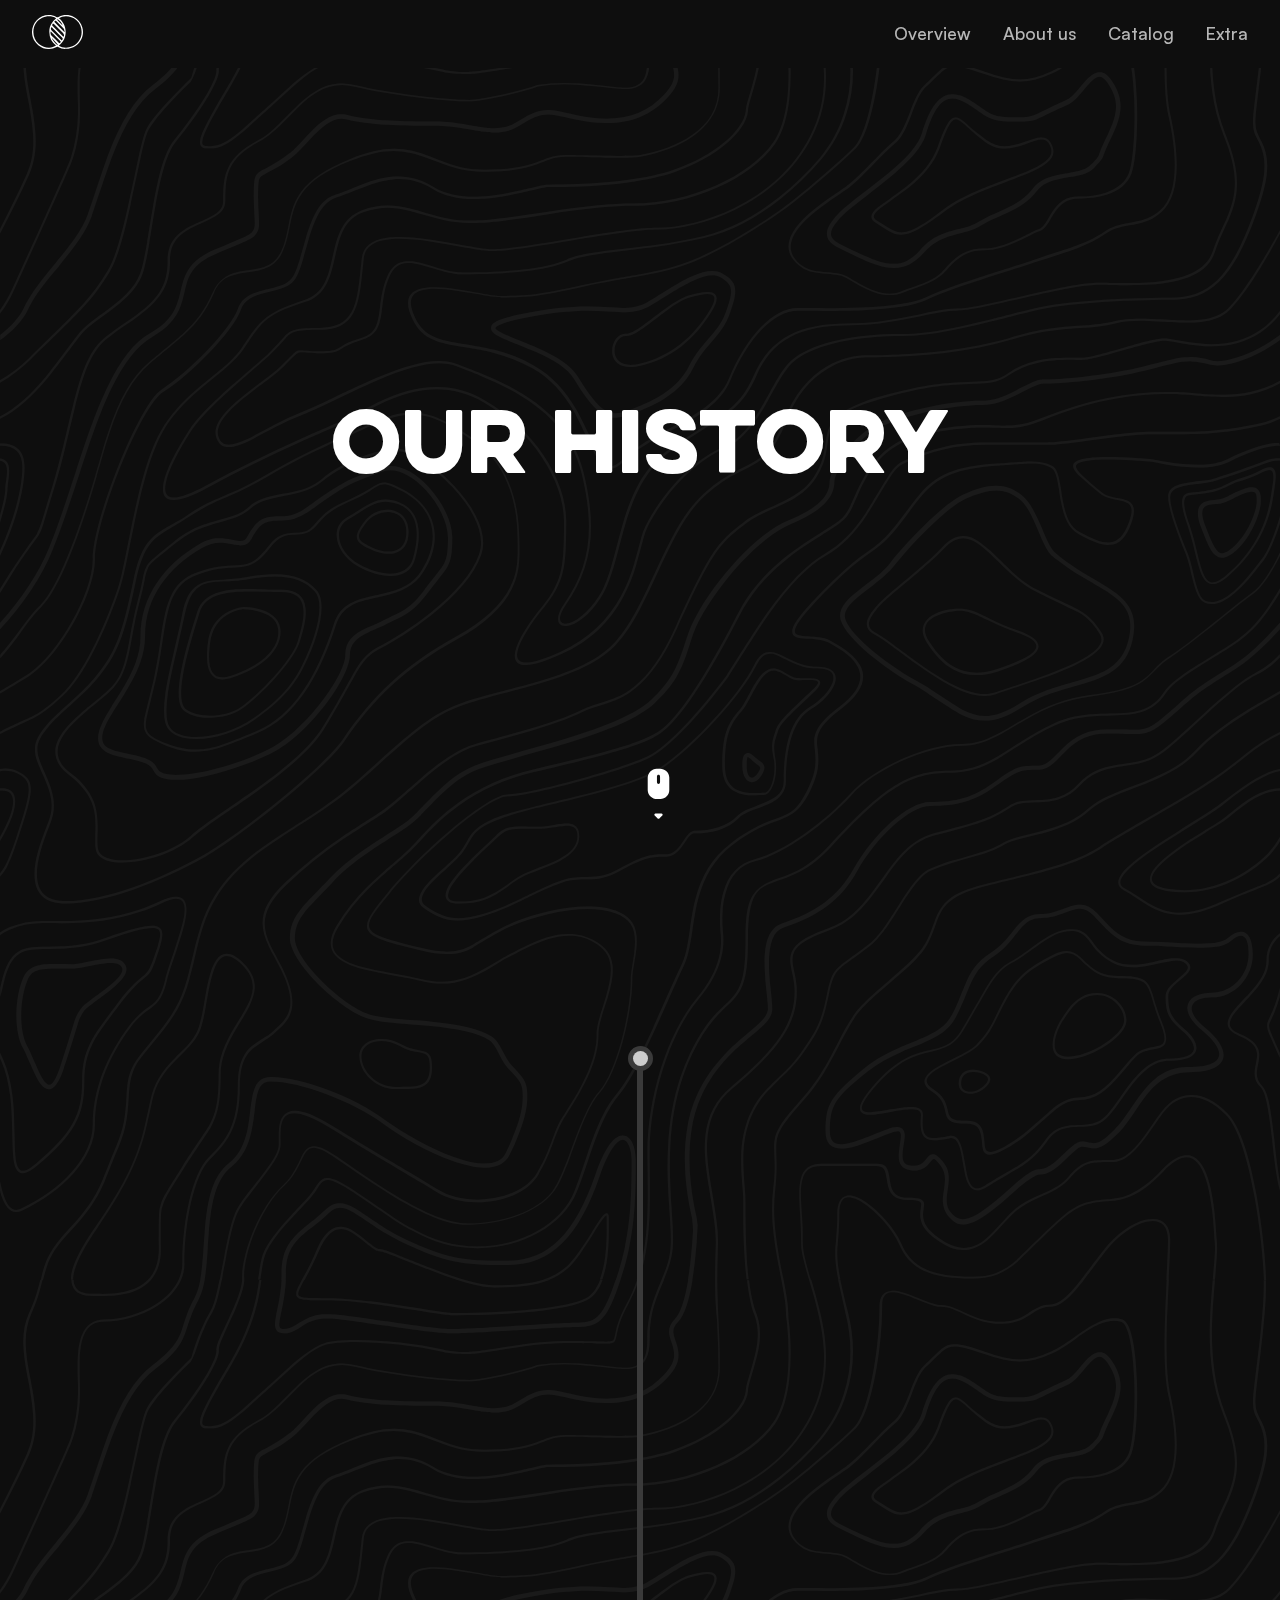
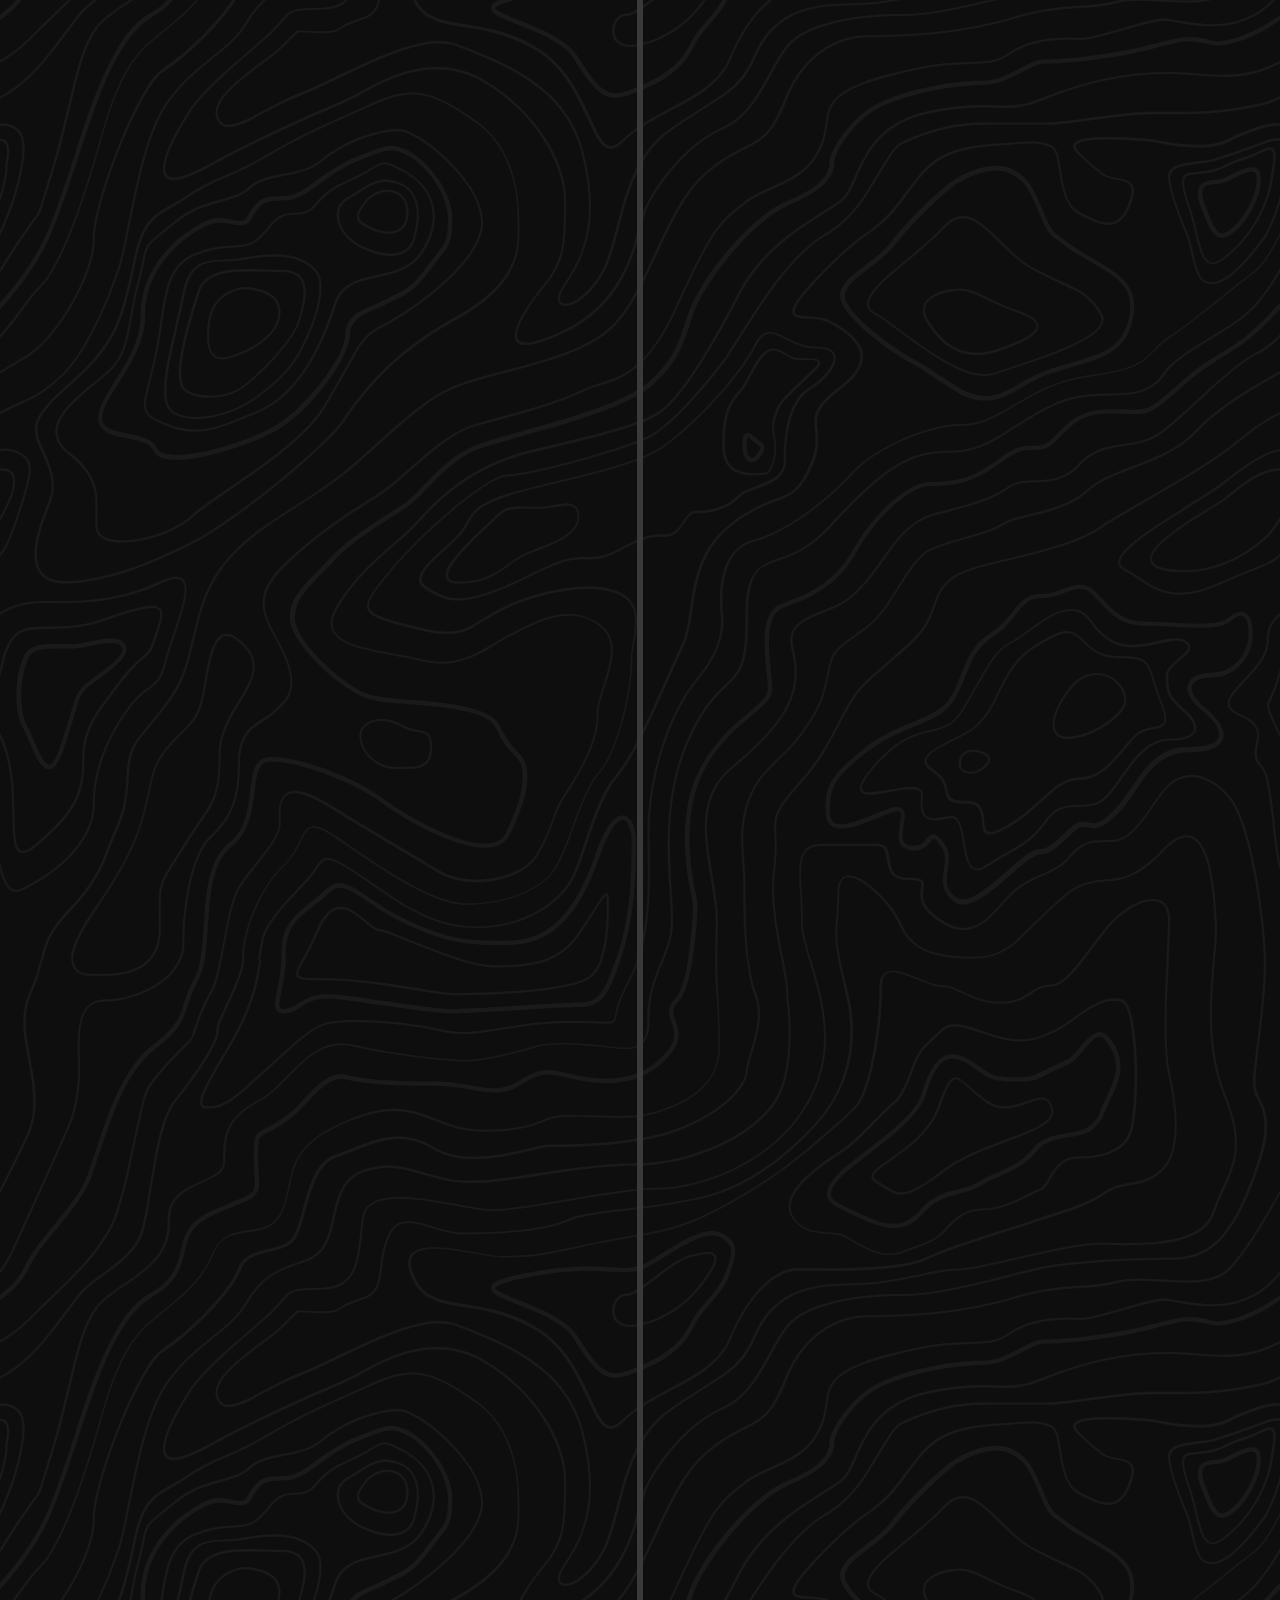
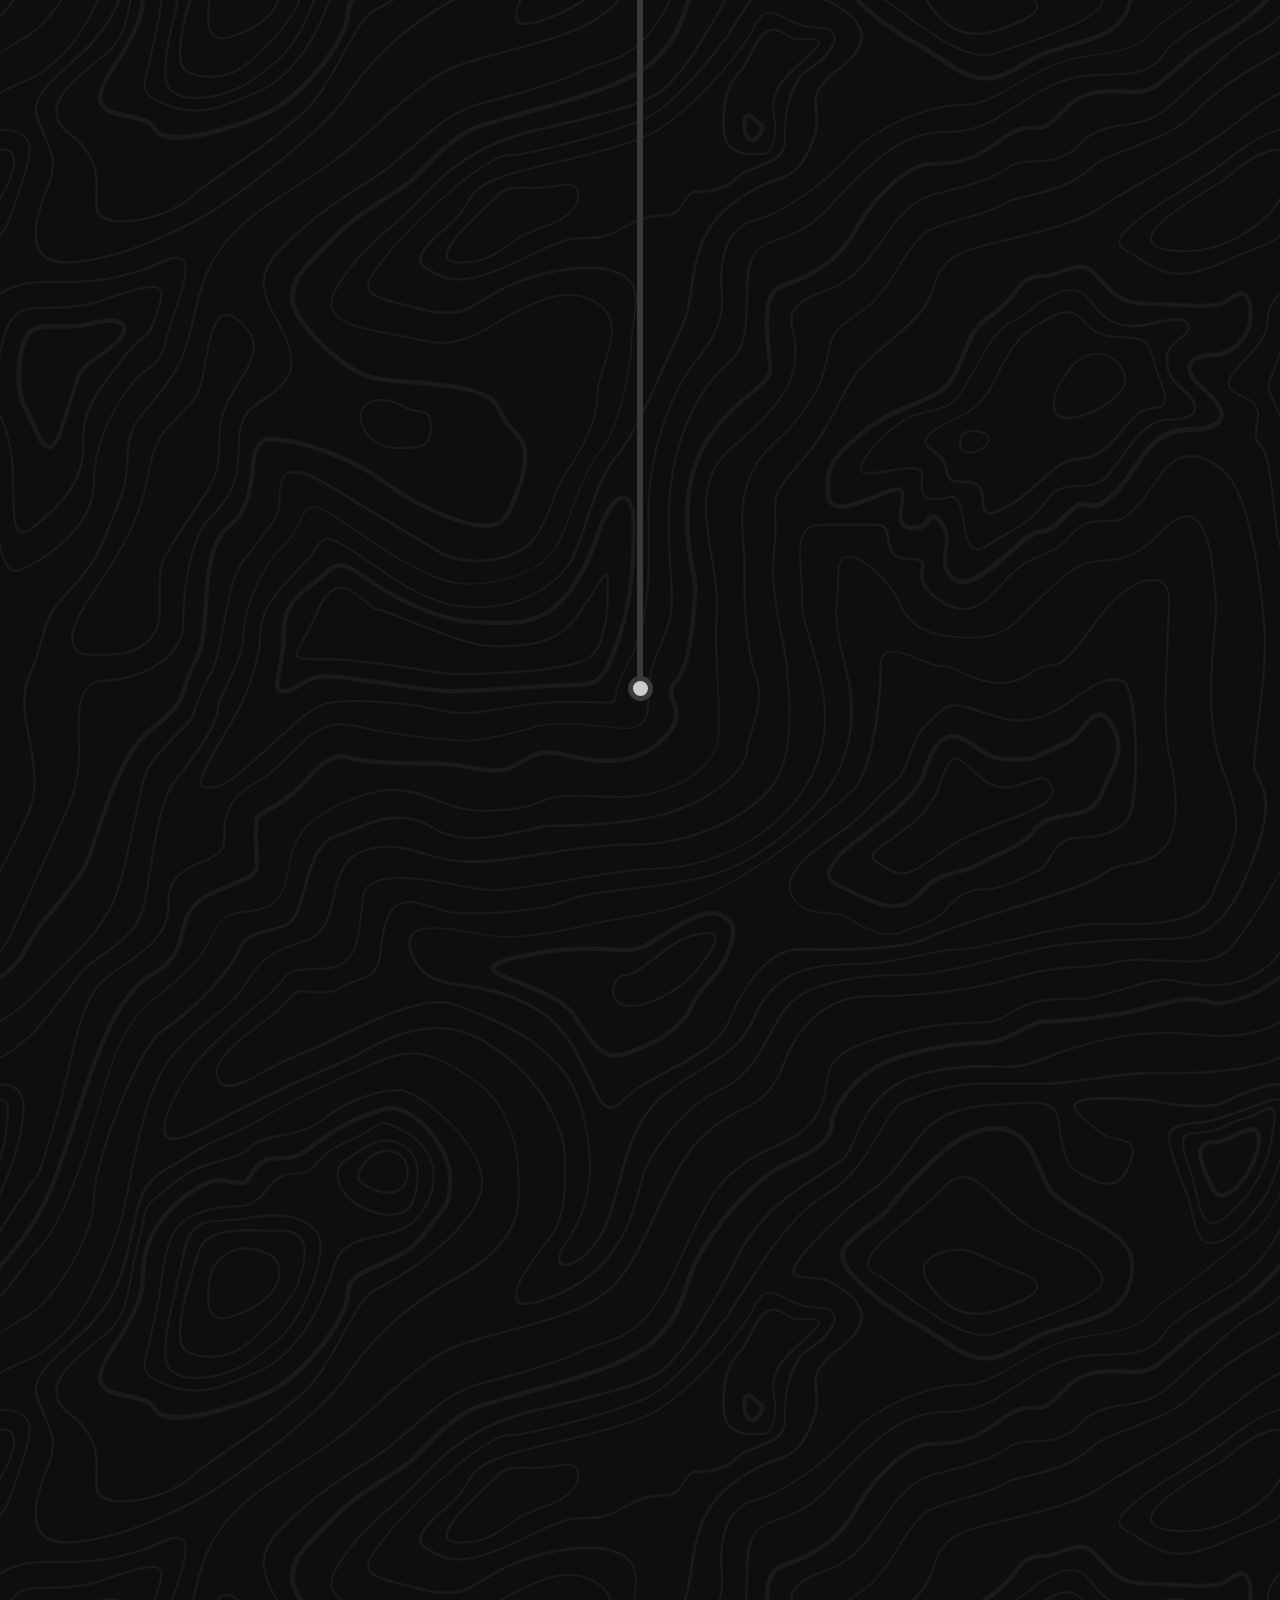
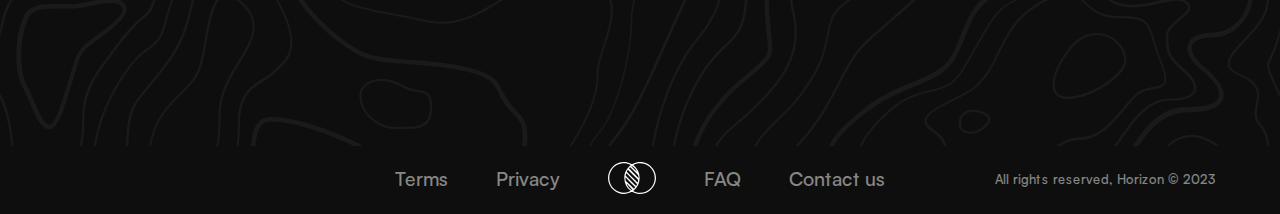
==== commit fde88e5e: "fix o2switch sync" ====
--- a/aboutus.html
+++ b/aboutus.html
@@ -16,7 +16,7 @@
 
     <div class="nav-wrapper">
         <nav class="navbar">
-            <a data-aos="fade-down" data-aos-duration="750" href="index.php"><img class="brandLogo" src="ICONES/NIGHT/LOGO.svg" alt="Company Logo">
+            <a data-aos="fade-down" data-aos-duration="750" href="index.html"><img class="brandLogo" src="ICONES/NIGHT/LOGO.svg" alt="Company Logo">
             </a>
             <div class="menu-toggle" id="mobile-menu">
                 <span class="bar"></span>
@@ -25,9 +25,9 @@
             </div>
 
             <ul class="nav no-search">
-                <li data-aos="fade-down" data-aos-duration="750" data-aos-delay="100" class="nav-item"><a href="index.php#aboutUs">Overview</a></li>
-                <li data-aos="fade-down" data-aos-duration="750" data-aos-delay="200" class="nav-item"><a href="aboutus.php">About us</a></li>
-                <li data-aos="fade-down" data-aos-duration="750" data-aos-delay="300" class="nav-item"><a href="catalog.php">Our product</a></li>
+                <li data-aos="fade-down" data-aos-duration="750" data-aos-delay="100" class="nav-item"><a href="index.html#aboutUs">Overview</a></li>
+                <li data-aos="fade-down" data-aos-duration="750" data-aos-delay="200" class="nav-item"><a href="aboutus.html">About us</a></li>
+                <li data-aos="fade-down" data-aos-duration="750" data-aos-delay="300" class="nav-item"><a href="catalog.html">Catalog</a></li>
                 <li data-aos="fade-down" data-aos-duration="750" data-aos-delay="400" class="nav-item"><a href="extra.php">Extra</a></li>
             </ul>
         </nav>
@@ -137,7 +137,7 @@
 
     <section class="about-footer" data-aos="fade-in" data-aos-duration="2000" data-aos-anchor-placement="top-center">
         <div class="footer-container" data-aos-once="true">
-            <img class="footer-img" src="IMG/dan1.JPG" alt="">
+            <img class="footer-img" src="IMG/dan1.jpg" alt="">
             <p>This reservation website was made entirely by Dan
                 Phan Nguyen in the case of a scholar project. All
                 the design was made with Figma. Most of the
@@ -151,23 +151,24 @@
     <footer>
 
         <p>
-            <a href="terms.php">Terms</a>
+            <a href="terms.html">Terms</a>
         </p>
         <p>
-            <a href="privacy.php">Privacy</a>
+            <a href="privacy.html">Privacy</a>
         </p>
 
         <div class="bottomBrandLogo">
-            <a href="index.php"><img src="ICONES/NIGHT/LOGO.svg" alt="Go Top"></a>
+            <a href="index.html"><img src="ICONES/NIGHT/LOGO.svg" alt="Go Top"></a>
         </div>
 
         <p>
-            <a href="FAQ.php">FAQ</a>
+            <a href="FAQ.html">FAQ</a>
         </p>
         <p>
-            <a href="contact.php">Contact us</a>
+            <a href="contact.html">Contact us</a>
         </p>
 
+        <span><p>All rights reserved, Horizon © 2023</p></span>
     </footer>
 
     <script src="https://unpkg.com/aos@2.3.1/dist/aos.js"></script>
--- a/style.css
+++ b/style.css
@@ -2,7 +2,7 @@
 *::after,
 *::before {
     box-sizing: border-box;
-
+    /*border:red 1px solid !important;*/
 }
 
 html {
@@ -426,11 +426,10 @@
 }
 
 .scroll {
-    width: 100%;
     height: 4rem;
     position: absolute;
     bottom: 4rem;
-    margin: 0 auto;
+    left: 50%;
     transform: translateY(-10%);
     animation: floater 2s infinite;
     transition: all ease 2s;
@@ -438,7 +437,7 @@
 
 .backgroundHome {
     height: 100%;
-    width: 100%;
+    width: 99%;
     object-fit: cover;
     position: absolute;
     z-index: -1;
@@ -734,14 +733,18 @@
 
 /* ==================================================== COMING SOON ============================================== */
 
+.coming-soon .container {
+    display: flex;
+    align-items: center;
+    justify-content: center;
+}
+
 .diapo-title {
     color: white;
     z-index: 1;
     position: absolute;
     text-align: center;
     height: calc(100vh - 7rem);
-    width: 100vw;
-
     display: flex;
     flex-direction: column;
     justify-content: center;
@@ -751,7 +754,7 @@
 
 .js-slider {
     position: relative;
-    width: 100vw;
+    width: 100%;
     height: calc(100vh - 7rem);
     overflow: hidden;
 }
@@ -782,9 +785,8 @@
     position: absolute;
     display: flex;
     align-items: center;
+    width: 90%;
     justify-content: space-between;
-    padding: 0 2rem;
-    width: 100vw;
     height: calc(100vh - 7rem);
 }
 
@@ -858,6 +860,15 @@
     transition: transform .3s;
 }
 
+footer span {
+    position: absolute;
+    right: 5%;
+}
+
+footer span p {
+    font-size: 0.8rem;
+    opacity: 0.5;
+}
 
 
 .bottomBrandLogo {
@@ -1198,9 +1209,19 @@
 }
 
 .modal-close {
+    font-size: 1.5rem;
+    padding: 0.5rem 1rem;
+    background: rgba(58, 58, 58, 0.5);
+    border: none;
+    color: var(--color-text);
+    border-radius: 50%;
     position: absolute;
     right: 1rem;
     top: 1rem;
+}
+
+.modal-close:hover {
+    background: rgba(58, 58, 58, 1);
 }
 
 
@@ -2345,8 +2366,8 @@
 }
 
 .faq {
-    margin-top: calc(7.5vh + 3rem);
-    width: 100%;
+    width: 100%;
+    height: 100vh;
     display: flex;
     justify-content: center;
     flex-direction: column;
@@ -2493,7 +2514,7 @@
     width: 100%;
 }
 
-.line-container{
+.line-container {
     gap: 3rem;
     display: flex;
     align-items: center;
@@ -2569,6 +2590,7 @@
 }
 
 .catTerms {
+    width: 80%;
     display: flex;
     align-items: start;
     justify-content: start;
@@ -2598,7 +2620,6 @@
 
     /* SERVICE */
     .service {
-        margin: 3rem;
         width: 90%;
     }
 
@@ -2700,6 +2721,10 @@
         margin-top: 50px;
         border-radius: 2rem;
         width: fit-content;
+    }
+
+    footer span {
+        display: none;
     }
 
 }
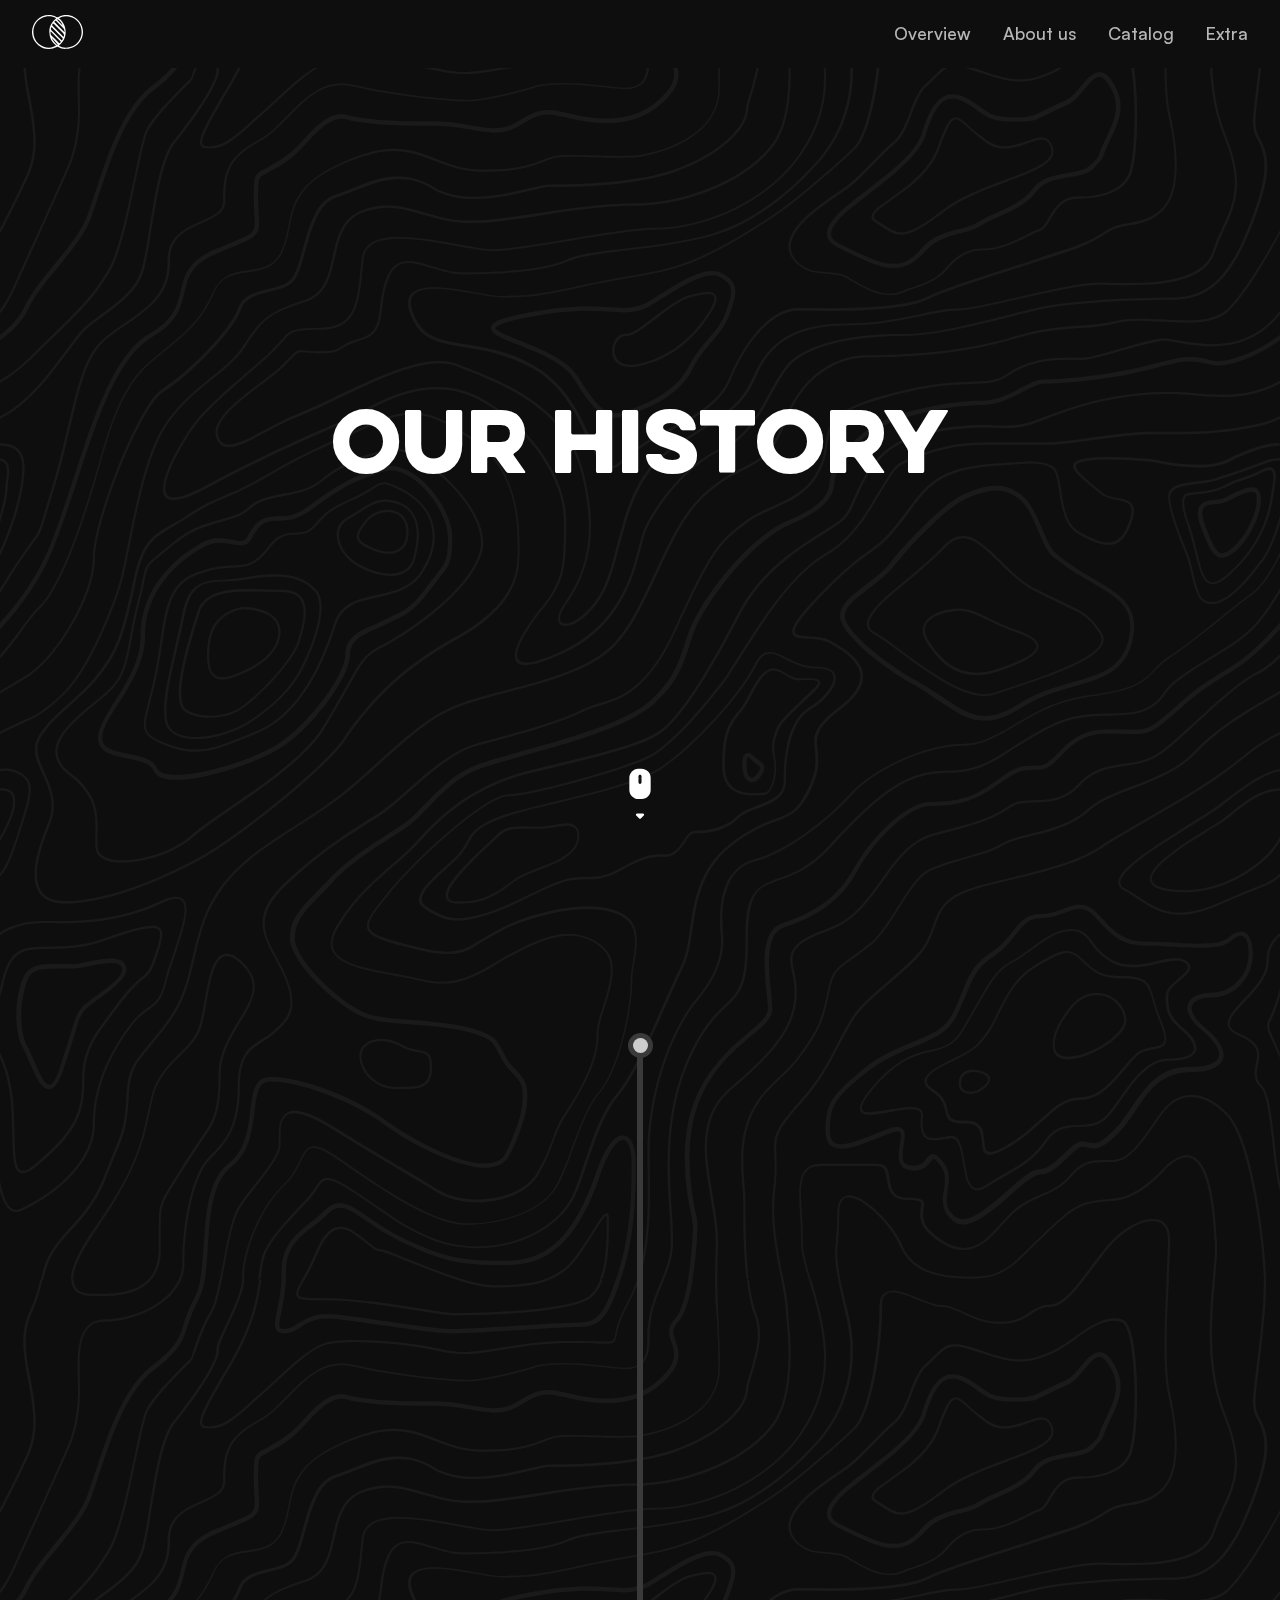
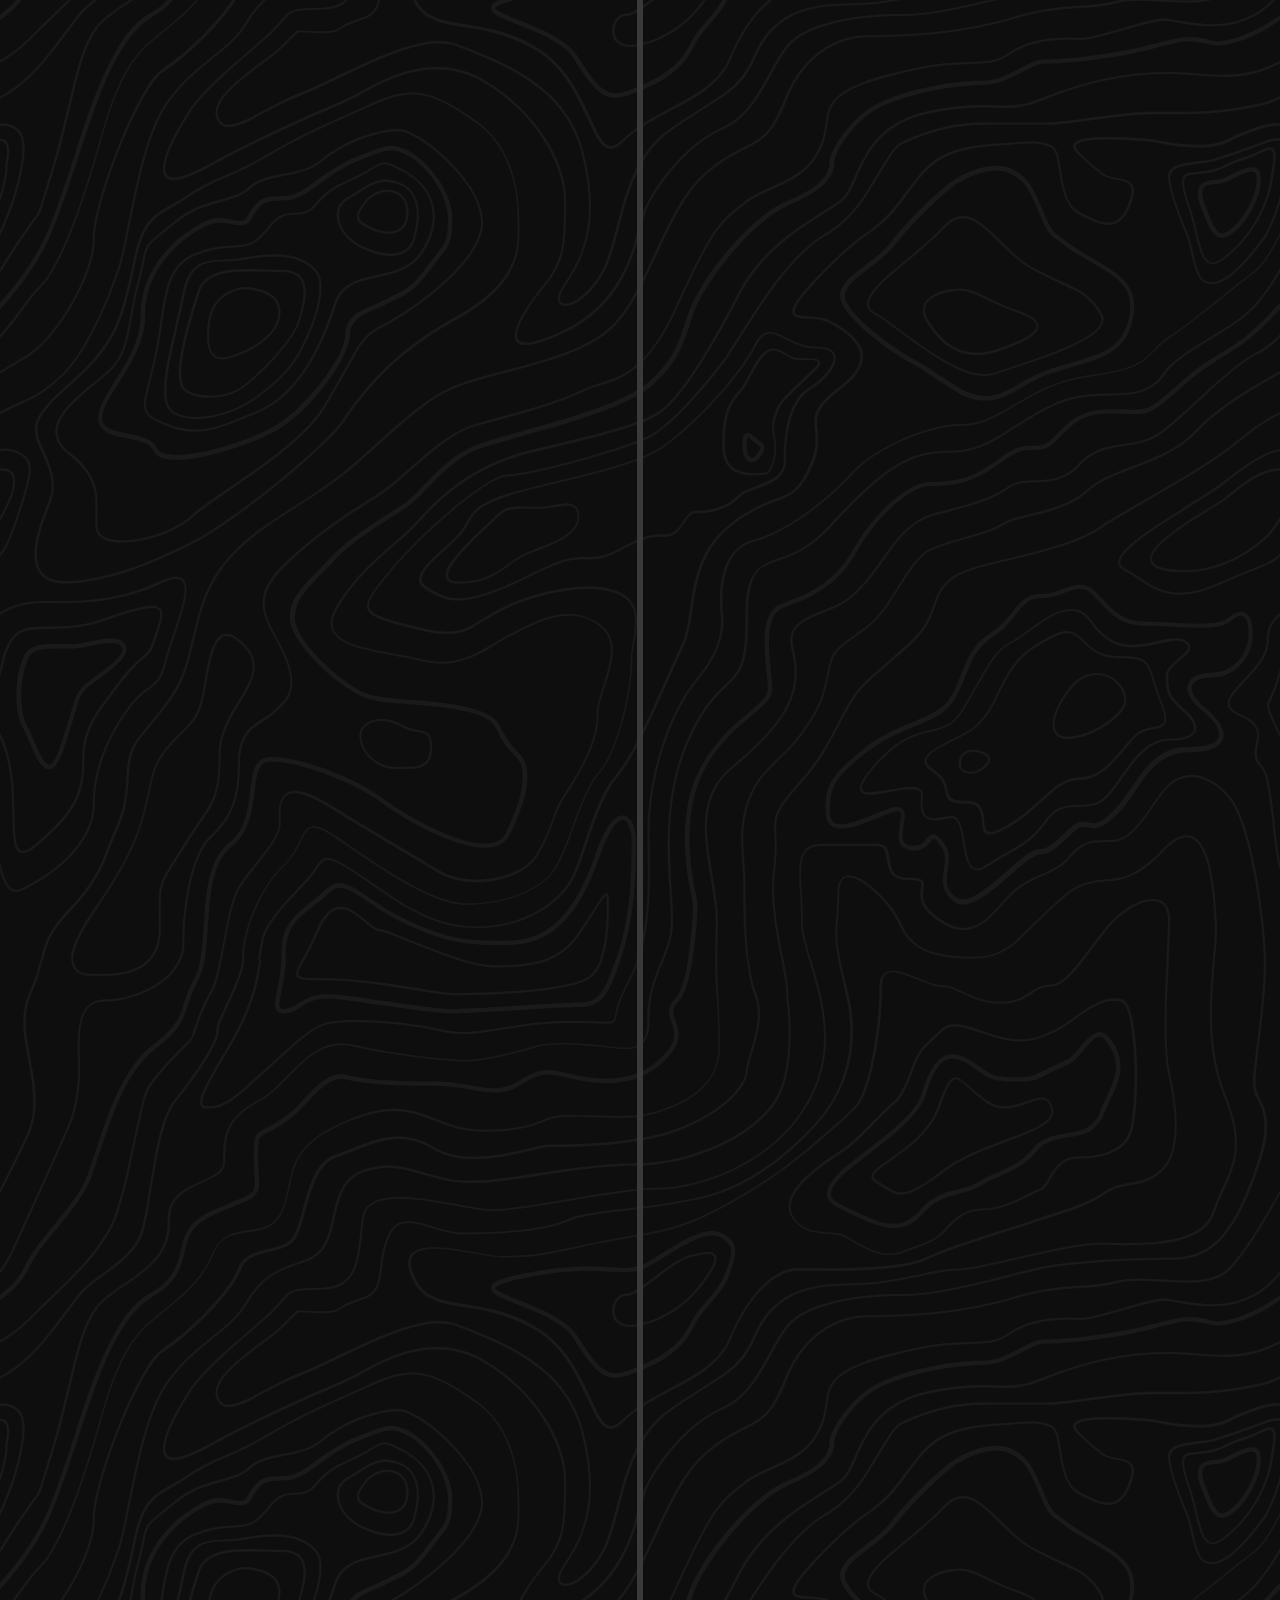
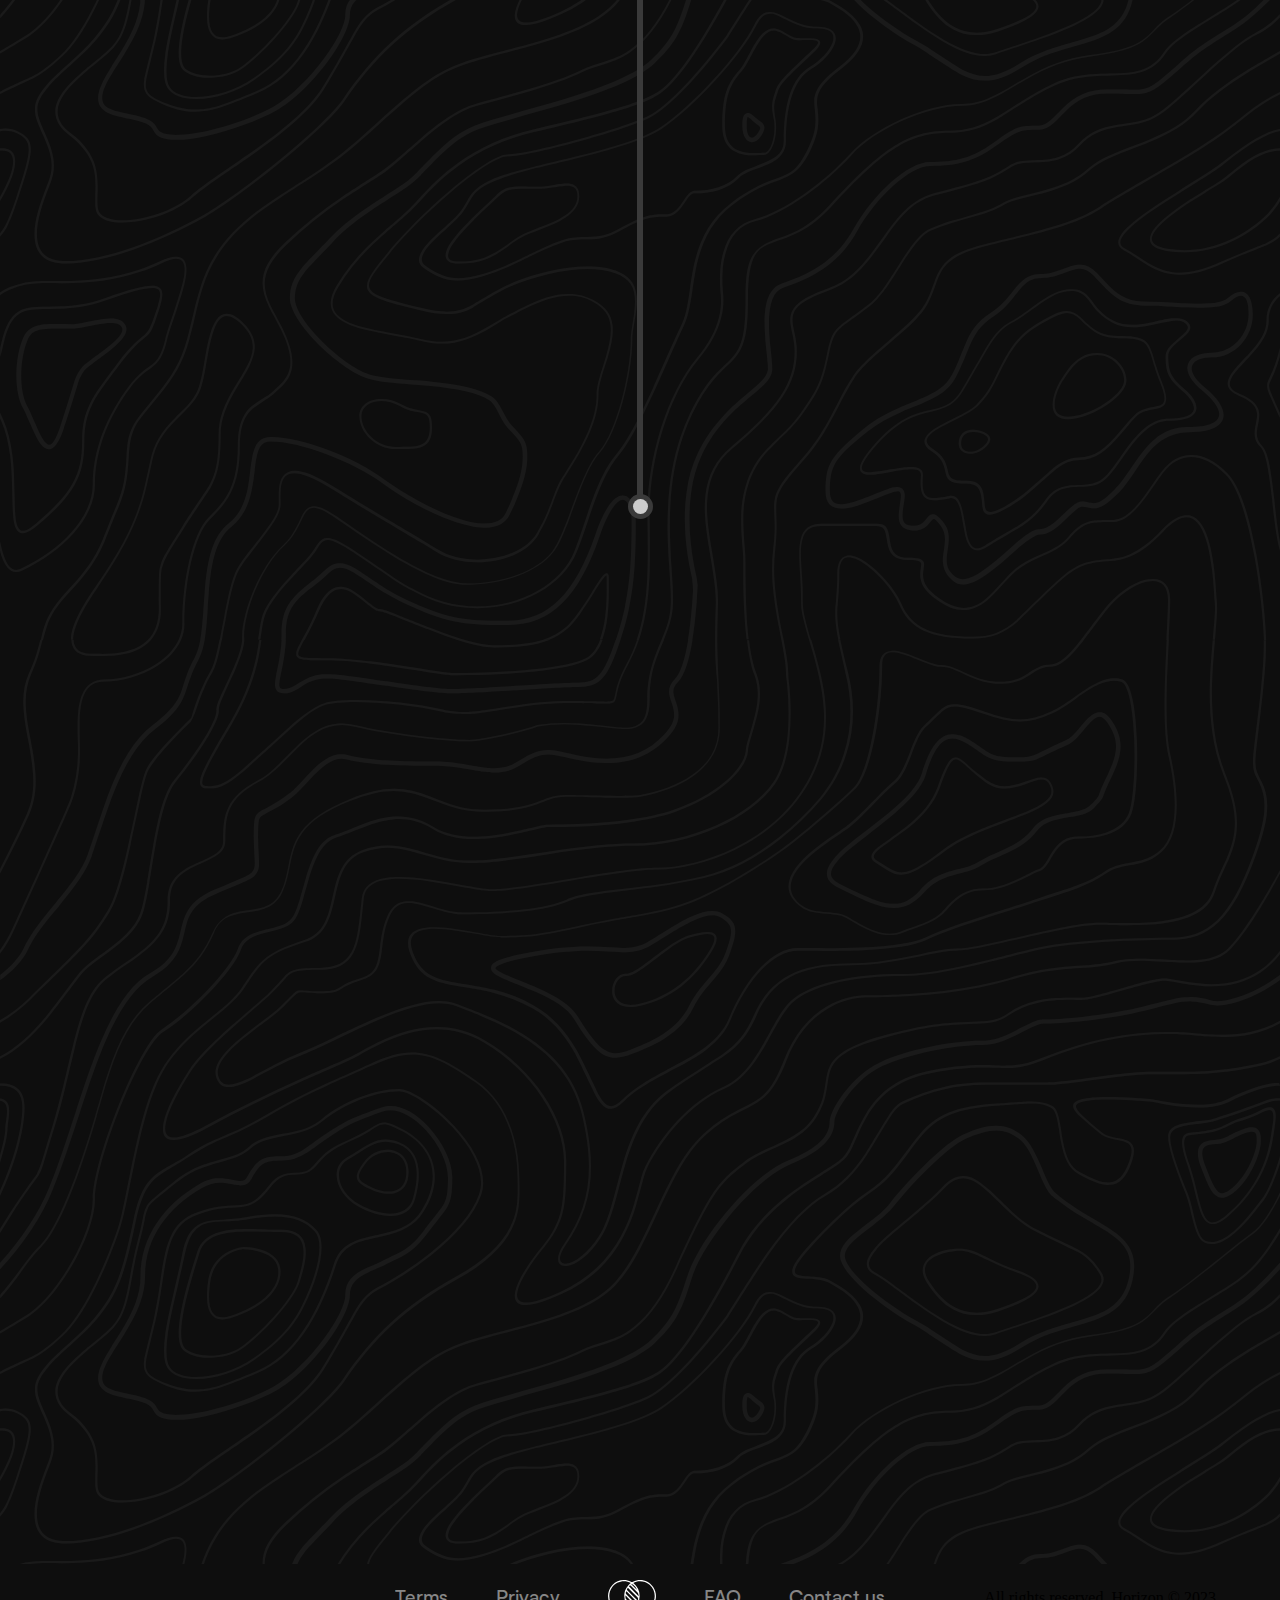
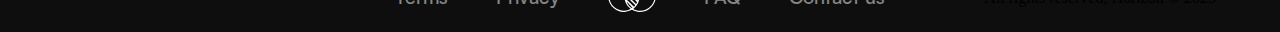
==== commit 8a56ca2f: "fix nav phone" ====
--- a/aboutus.html
+++ b/aboutus.html
@@ -16,7 +16,7 @@
 
     <div class="nav-wrapper">
         <nav class="navbar">
-            <a data-aos="fade-down" data-aos-duration="750" href="index.html"><img class="brandLogo" src="ICONES/NIGHT/LOGO.svg" alt="Company Logo">
+            <a data-aos="fade-down" data-aos-duration="750" href="index.html"><img class="brandLogo" src="ICONES/NIGHT/LOGO.svg" alt="Go to home page">
             </a>
             <div class="menu-toggle" id="mobile-menu">
                 <span class="bar"></span>
@@ -25,10 +25,10 @@
             </div>
 
             <ul class="nav no-search">
-                <li data-aos="fade-down" data-aos-duration="750" data-aos-delay="100" class="nav-item"><a href="index.html#aboutUs">Overview</a></li>
-                <li data-aos="fade-down" data-aos-duration="750" data-aos-delay="200" class="nav-item"><a href="aboutus.html">About us</a></li>
-                <li data-aos="fade-down" data-aos-duration="750" data-aos-delay="300" class="nav-item"><a href="catalog.html">Catalog</a></li>
-                <li data-aos="fade-down" data-aos-duration="750" data-aos-delay="400" class="nav-item"><a href="extra.php">Extra</a></li>
+                <li data-aos="fade-down" data-aos-duration="750" data-aos-delay="100" class="nav-item"><a href="index.html#aboutUs" title="Go to Overview">Overview</a></li>
+                <li data-aos="fade-down" data-aos-duration="750" data-aos-delay="200" class="nav-item"><a href="aboutus.html" title="Go to About us page">About us</a></li>
+                <li data-aos="fade-down" data-aos-duration="750" data-aos-delay="300" class="nav-item"><a href="catalog.html" title="Go to Catalog page">Catalog</a></li>
+                <li data-aos="fade-down" data-aos-duration="750" data-aos-delay="400" class="nav-item"><a href="extra.php" title="Go to Extra page">Extra</a></li>
             </ul>
         </nav>
     </div>
@@ -49,7 +49,7 @@
             <div class="about-line">
                 <div class="line-container">
                     <div class="container-item item-one" data-aos="fade-right" data-aos-duration="2000" data-aos-anchor-placement="top-center" data-aos-once="true">
-                        <p>Horizon was founded in 2023 with a vision to create a new kind of gaming experience. Our founders, who were avid gamers themselves, saw an opportunity to provide a unique and immersive gaming experience for customers.</p>
+                        <p>Horizon started in 2023 with a goal to make gaming different and better. Our creators loved playing games and thought they could make something really cool for people who also love games.</p>
                     </div>
                     <div class="about-dots container-item">
                         <div></div>
@@ -66,7 +66,7 @@
                         <div></div>
                     </div>
                     <div class="container-item item-three" data-aos="fade-left" data-aos-duration="2000" data-aos-anchor-placement="top-center" data-aos-once="true">
-                        <p>At the beginning, we started with just one gaming suite, but word quickly spread about our innovative concept, and we soon expanded to multiple locations.</p>
+                        <p>We started with one gaming room and people liked it so much that we opened more in different places over the world.</p>
                     </div>
                 </div>
             </div>
@@ -74,7 +74,7 @@
             <div class="about-line">
                 <div class="line-container">
                     <div class="container-item item-one" data-aos="fade-right" data-aos-duration="2000" data-aos-anchor-placement="top-center" data-aos-once="true">
-                        <p>Our focus has always been on providing exceptional service and creating a welcoming and inclusive environment for all customers. We believe that gaming is for everyone, regardless of their background or skill level.</p>
+                        <p>We always try to give great service and make everyone feel welcome and included. We think that anyone can play games, no matter where they come from or how good they are.</p>
                     </div>
                     <div class="about-dots container-item" data-aos="fade-in" data-aos-duration="2000" data-aos-anchor-placement="top-center" data-aos-once="true">
                         <div></div>
@@ -90,7 +90,7 @@
                         <div></div>
                     </div>
                     <div class="container-item item-three" data-aos="fade-left" data-aos-duration="2000" data-aos-anchor-placement="top-center" data-aos-once="true">
-                        <p>Over the years, we have continued to innovate and evolve, introducing new technologies and games to keep our customers engaged and entertained. We have also expanded our services to include virtual reality experiences and esports tournaments.</p>
+                        <p>Over time, we keep coming up with new ideas and games to make our customers happy and interested. We now offer virtual reality and video game competitions as part of our services.</p>
                     </div>
                 </div>
             </div>
@@ -98,7 +98,7 @@
             <div class="about-line">
                 <div class="line-container">
                     <div class="container-item item-one" data-aos="fade-right" data-aos-duration="2000" data-aos-anchor-placement="top-center" data-aos-once="true">
-                        <p>Despite our growth, we have never lost sight of our core values. We are committed to transparency, respect, and inclusivity, and we strive to embody these values in everything we do.</p>
+                        <p>Even as we have become bigger, we still remember what is important to us. We promise transparency, respect, and inclusivity, and we always try to show these values in all we do.</p>
                     </div>
                     <div class="about-dots container-item" data-aos="fade-in" data-aos-duration="2000" data-aos-anchor-placement="top-center" data-aos-once="true">
                         <div></div>
@@ -114,7 +114,7 @@
                         <div></div>
                     </div>
                     <div class="container-item item-three" data-aos="fade-left" data-aos-duration="2000" data-aos-anchor-placement="top-center" data-aos-once="true">
-                        <p>Looking to the future, we are excited to continue pushing the boundaries of gaming and entertainment. We plan to expand our reach to new locations, introduce new games and technologies, and explore new partnerships and collaborations.</p>
+                        <p>We're excited to keep making new things in gaming and entertainment. We want to expand to new places, present new games, use new technologies, and work in collaboration with new partners.</p>
                     </div>
                 </div>
             </div>
@@ -122,7 +122,7 @@
             <div class="about-line">
                 <div class="line-container">
                     <div class="container-item item-one" data-aos="fade-right" data-aos-duration="2000" data-aos-anchor-placement="top-center" data-aos-once="true">
-                        <p>At Horizon, we are more than just a gaming company, we are a community. We are grateful for the support of our customers and look forward to continuing to provide exceptional service and experiences for many years to come.</p>
+                        <p>At Horizon, we are not just a company that makes games. We are also a group of people who belong together and support each other. We thank our customers for their support and we want to keep giving them really good service for a long time.</p>
                     </div>
                     <div class="about-dots container-item">
                         <div></div>
@@ -137,7 +137,7 @@
 
     <section class="about-footer" data-aos="fade-in" data-aos-duration="2000" data-aos-anchor-placement="top-center">
         <div class="footer-container" data-aos-once="true">
-            <img class="footer-img" src="IMG/dan1.jpg" alt="">
+            <img class="footer-img" src="IMG/dan1.jpg" alt="Image of me !">
             <p>This reservation website was made entirely by Dan
                 Phan Nguyen in the case of a scholar project. All
                 the design was made with Figma. Most of the
@@ -151,27 +151,28 @@
     <footer>
 
         <p>
-            <a href="terms.html">Terms</a>
+            <a href="terms.html" title="Go to Terms page">Terms</a>
         </p>
         <p>
-            <a href="privacy.html">Privacy</a>
+            <a href="privacy.html" title="Go to Privacy page">Privacy</a>
         </p>
 
         <div class="bottomBrandLogo">
-            <a href="index.html"><img src="ICONES/NIGHT/LOGO.svg" alt="Go Top"></a>
+            <a href="index.html"><img src="ICONES/NIGHT/LOGO.svg" alt="Go to home page"></a>
         </div>
 
         <p>
-            <a href="FAQ.html">FAQ</a>
+            <a href="FAQ.html" title="Go to FAQ page">FAQ</a>
         </p>
         <p>
-            <a href="contact.html">Contact us</a>
+            <a href="contact.html" title="Go to Contact page">Contact us</a>
         </p>
 
-        <span><p>All rights reserved, Horizon © 2023</p></span>
+        <span>All rights reserved, Horizon © 2023</span>
     </footer>
 
     <script src="https://unpkg.com/aos@2.3.1/dist/aos.js"></script>
+    <script defer src="JS/script.js"></script>
     <script>
         AOS.init();
     </script>
--- a/style.css
+++ b/style.css
@@ -3,6 +3,10 @@
 *::before {
     box-sizing: border-box;
     /*border:red 1px solid !important;*/
+}
+
+*:focus-visible {
+    outline: 2px red solid;
 }
 
 html {
@@ -26,6 +30,7 @@
 p {
     margin: 0;
     color: var(--color-text);
+    font-family: "Eveleth";
 }
 
 h1 {
@@ -48,6 +53,7 @@
 p {
     font-size: 1.2rem;
     font-family: "Satoshi";
+    color: var(--color-text);
 }
 
 a,
@@ -68,6 +74,7 @@
 
     font-weight: 900;
     font-style: normal;
+    font-display: swap;
 }
 
 @font-face {
@@ -76,21 +83,7 @@
         url("FONT/Satoshi-Medium.woff") format("woff");
     font-weight: 500;
     font-style: normal;
-}
-
-h1,
-h2,
-h3,
-h4,
-h5,
-h6 {
-    font-family: "Eveleth";
-    color: var(--color-text);
-}
-
-p {
-    font-family: "Satoshi";
-    color: var(--color-text);
+    font-display: swap;
 }
 
 /* ===================================================== COLOR ============================================= */
@@ -179,9 +172,12 @@
 }
 
 .radio {
-    visibility: hidden;
-    margin: 0;
-    width: 0;
+    position: absolute;
+}
+
+.selectButton:focus-within {
+    outline: 2px red solid;
+    border-radius: 2rem;
 }
 
 .selectButton {
@@ -417,19 +413,25 @@
     text-align: center;
 }
 
+.categoryTitle {
+    text-align: center;
+    margin-top: 8rem;
+}
+
 .titleHome h1 {
     color: white;
 }
 
 .titleHome img {
     height: 4rem;
+    width: auto;
 }
 
 .scroll {
     height: 4rem;
     position: absolute;
     bottom: 4rem;
-    left: 50%;
+    width: 100%;
     transform: translateY(-10%);
     animation: floater 2s infinite;
     transition: all ease 2s;
@@ -462,9 +464,9 @@
 /* ==================================================== COMMENT ============================================== */
 
 .comment {
-    margin-top: 6rem;
-    display: flex;
-    justify-content: center;
+    display: flex;
+    justify-content: center;
+    margin-top: 2rem;
 }
 
 .slider {
@@ -528,6 +530,7 @@
 
 .lineOne img {
     height: 3rem;
+    width: auto;
     border-radius: 50%;
 }
 
@@ -536,7 +539,12 @@
     flex-direction: column;
 }
 
-.lineOne div h5 {
+.lineOne div h3 {
+    font-size: 1rem;
+}
+
+.lineOne div h4 {
+    font-size: 0.75rem;
     opacity: 0.85;
     font-family: 'satoshi';
 }
@@ -562,7 +570,7 @@
 /* ==================================================== Our service ============================================== */
 
 .service {
-    margin-top: 6rem;
+    margin-top: 2rem;
     display: flex;
     align-items: center;
     justify-content: center;
@@ -635,12 +643,14 @@
 .product {
     height: 60%;
     width: 50%;
+    border-radius: 2rem;
+    background-size: cover;
+    background-position: center;
 }
 
 .product img {
     height: 100%;
     width: 100%;
-    border-radius: 2rem;
 }
 
 .seeMore {
@@ -1126,6 +1136,11 @@
 
 .componentsButton:hover {
     opacity: 1;
+}
+
+.componentsButton img {
+    width: 4rem;
+    height: 4rem;
 }
 
 html.modal-active,
